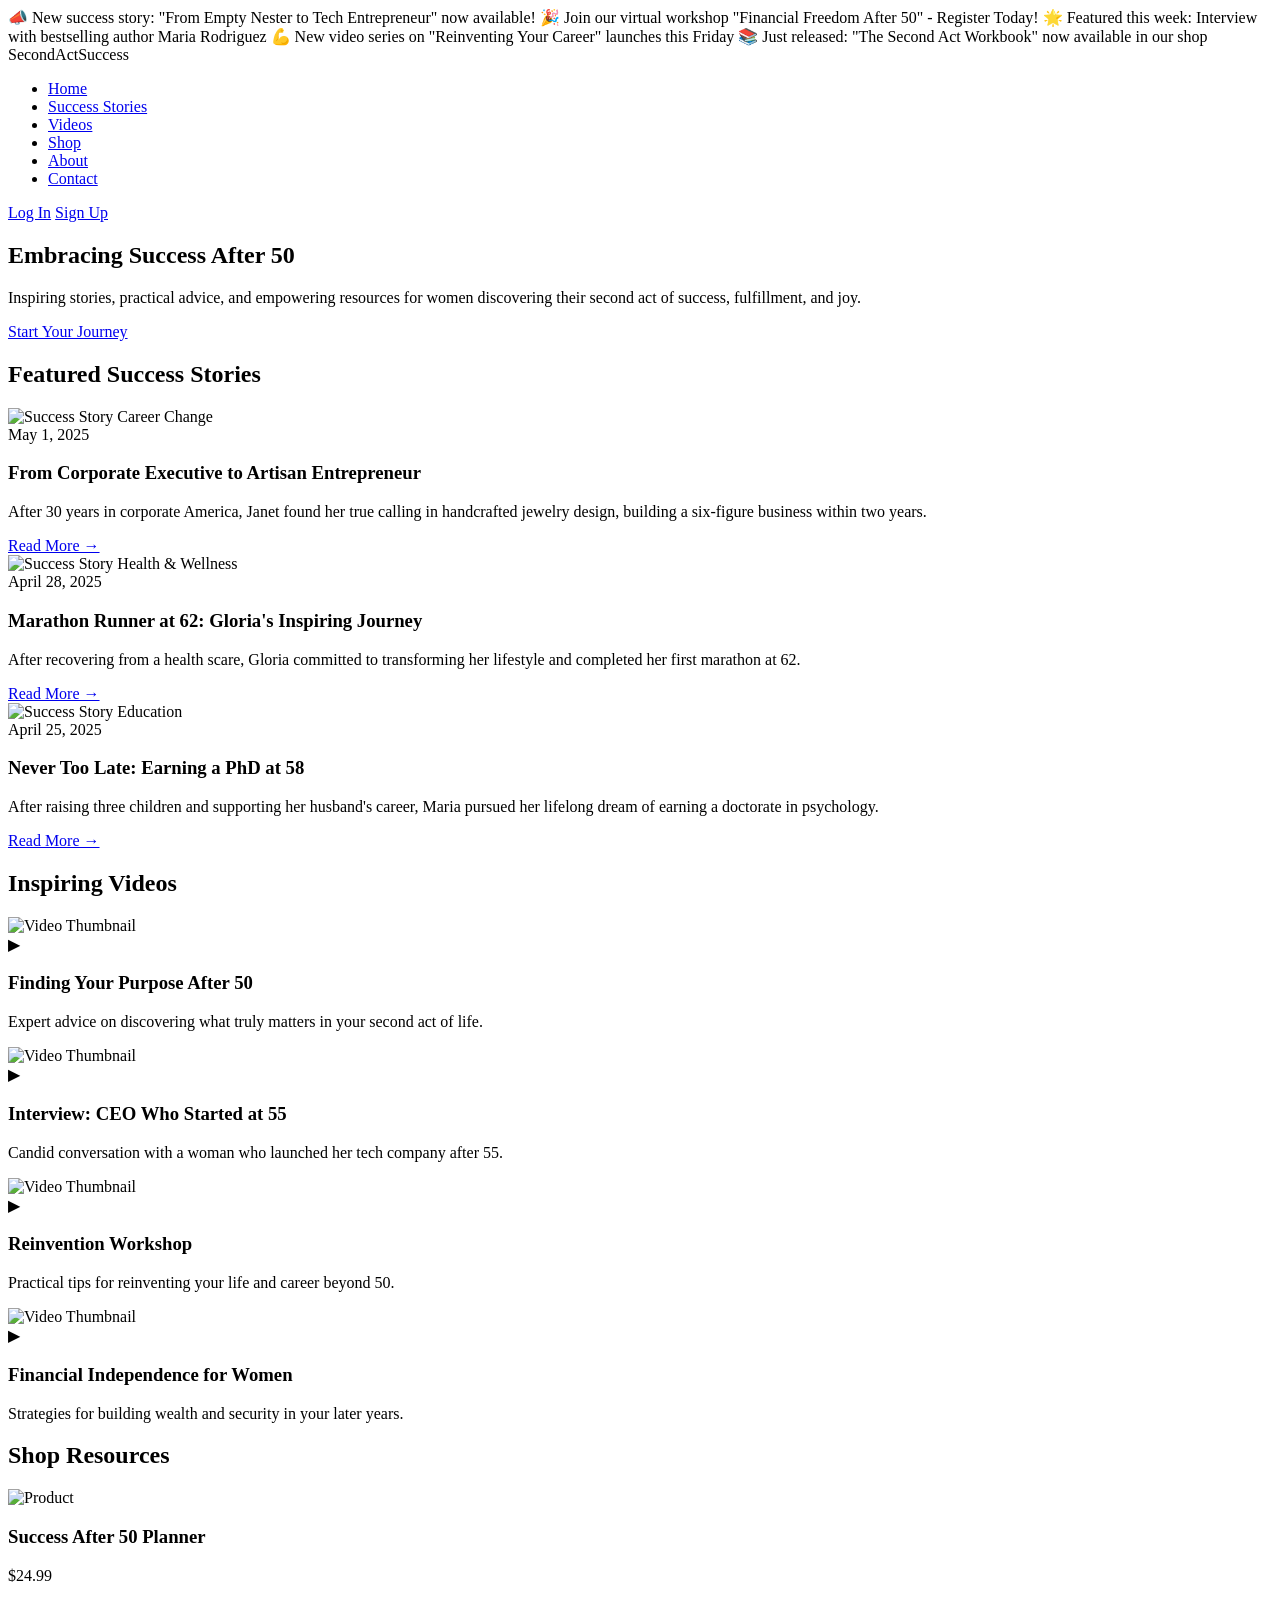
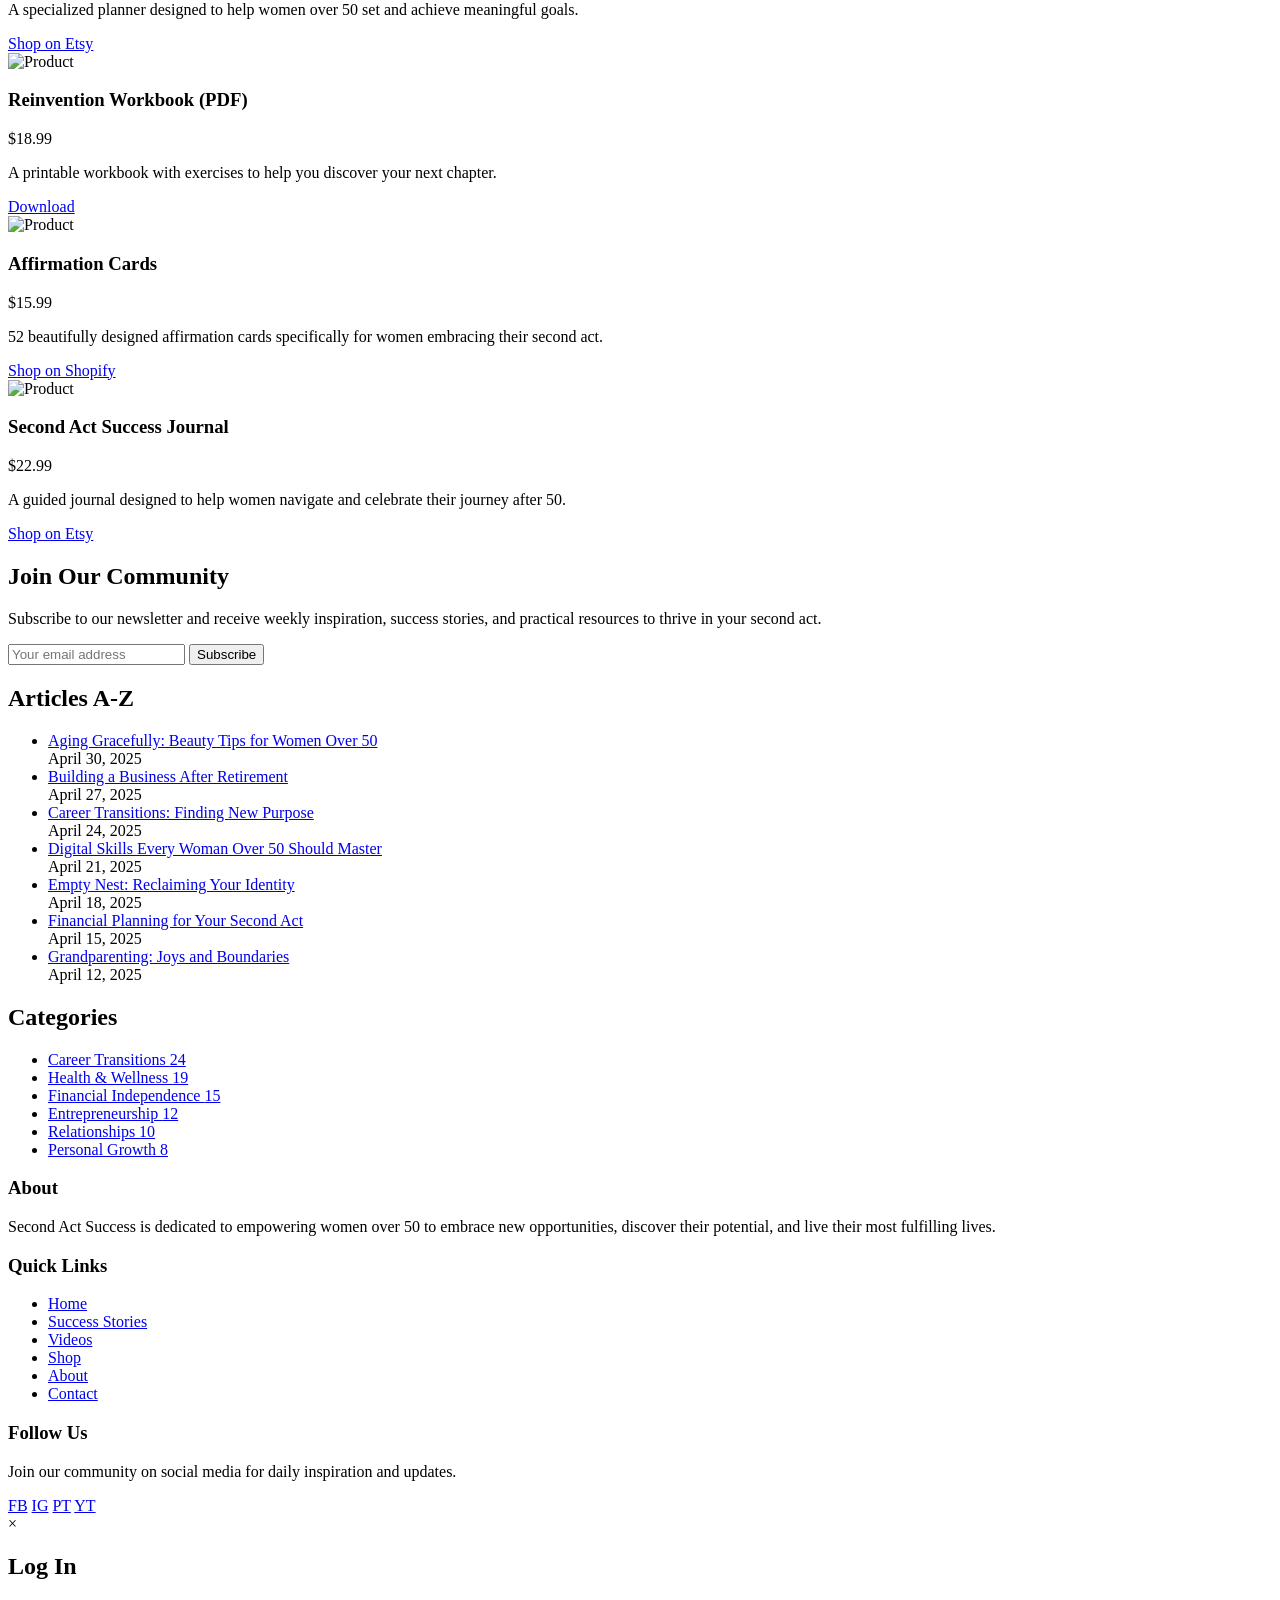
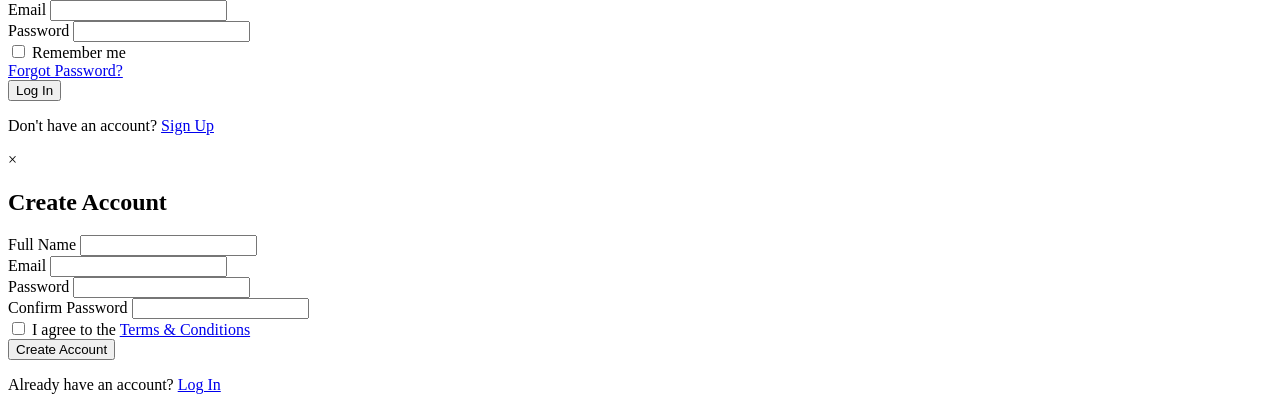
==== index.html @ 14a3e0ba "index.html/styles.css" ====
<!DOCTYPE html>
<html lang="en">
<head>
    <meta charset="UTF-8">
    <meta name="viewport" content="width=device-width, initial-scale=1.0">
    <title>Second Act Success: Women Thriving After 50</title>
</head>
<body>
    <header>
        <!-- News Marquee -->
        <div class="news-marquee">
            <div class="marquee-content">
                <span>📣 New success story: "From Empty Nester to Tech Entrepreneur" now available!</span>
                <span>🎉 Join our virtual workshop "Financial Freedom After 50" - Register Today!</span>
                <span>🌟 Featured this week: Interview with bestselling author Maria Rodriguez</span>
                <span>💪 New video series on "Reinventing Your Career" launches this Friday</span>
                <span>📚 Just released: "The Second Act Workbook" now available in our shop</span>
            </div>
        </div>
        <div class="header-content">
            <div class="logo">Second<span>Act</span>Success</div>
            <nav>
                <ul>
                    <li><a href="#">Home</a></li>
                    <li><a href="#">Success Stories</a></li>
                    <li><a href="#">Videos</a></li>
                    <li><a href="#">Shop</a></li>
                    <li><a href="#">About</a></li>
                    <li><a href="#">Contact</a></li>
                </ul>
            </nav>
            <div class="user-actions">
                <a href="#" class="login-btn">Log In</a>
                <a href="#" class="signup-btn">Sign Up</a>
            </div>
        </div>
    </header>
    
    <div class="container">
        <main>
            <!-- Hero Section -->
            <section class="hero">
                <h1>Embracing Success After 50</h1>
                <p>Inspiring stories, practical advice, and empowering resources for women discovering their second act of success, fulfillment, and joy.</p>
                <a href="#" class="cta-button">Start Your Journey</a>
            </section>
            
            <!-- Featured Stories Section -->
            <section class="featured-stories-section">
                <h2 class="section-title">Featured Success Stories</h2>
                <div class="featured-stories">
                    <div class="story-card">
                        <div class="story-image">
                            <img src="/api/placeholder/300/200" alt="Success Story">
                            <span class="story-category">Career Change</span>
                        </div>
                        <div class="story-content">
                            <div class="story-date">May 1, 2025</div>
                            <h3 class="story-title">From Corporate Executive to Artisan Entrepreneur</h3>
                            <p class="story-excerpt">After 30 years in corporate America, Janet found her true calling in handcrafted jewelry design, building a six-figure business within two years.</p>
                            <a href="#" class="read-more">Read More →</a>
                        </div>
                    </div>
                    
                    <div class="story-card">
                        <div class="story-image">
                            <img src="/api/placeholder/300/200" alt="Success Story">
                            <span class="story-category">Health & Wellness</span>
                        </div>
                        <div class="story-content">
                            <div class="story-date">April 28, 2025</div>
                            <h3 class="story-title">Marathon Runner at 62: Gloria's Inspiring Journey</h3>
                            <p class="story-excerpt">After recovering from a health scare, Gloria committed to transforming her lifestyle and completed her first marathon at 62.</p>
                            <a href="#" class="read-more">Read More →</a>
                        </div>
                    </div>
                    
                    <div class="story-card">
                        <div class="story-image">
                            <img src="/api/placeholder/300/200" alt="Success Story">
                            <span class="story-category">Education</span>
                        </div>
                        <div class="story-content">
                            <div class="story-date">April 25, 2025</div>
                            <h3 class="story-title">Never Too Late: Earning a PhD at 58</h3>
                            <p class="story-excerpt">After raising three children and supporting her husband's career, Maria pursued her lifelong dream of earning a doctorate in psychology.</p>
                            <a href="#" class="read-more">Read More →</a>
                        </div>
                    </div>
                </div>
            </section>
            
            <!-- Video Gallery Section -->
            <section class="video-gallery">
                <h2 class="section-title">Inspiring Videos</h2>
                <div class="video-grid">
                    <div class="video-card">
                        <div class="video-thumbnail">
                            <img src="/api/placeholder/280/180" alt="Video Thumbnail">
                            <div class="play-button">▶</div>
                        </div>
                        <div class="video-info">
                            <h3 class="video-title">Finding Your Purpose After 50</h3>
                            <p>Expert advice on discovering what truly matters in your second act of life.</p>
                        </div>
                    </div>
                    
                    <div class="video-card">
                        <div class="video-thumbnail">
                            <img src="/api/placeholder/280/180" alt="Video Thumbnail">
                            <div class="play-button">▶</div>
                        </div>
                        <div class="video-info">
                            <h3 class="video-title">Interview: CEO Who Started at 55</h3>
                            <p>Candid conversation with a woman who launched her tech company after 55.</p>
                        </div>
                    </div>
                    
                    <div class="video-card">
                        <div class="video-thumbnail">
                            <img src="/api/placeholder/280/180" alt="Video Thumbnail">
                            <div class="play-button">▶</div>
                        </div>
                        <div class="video-info">
                            <h3 class="video-title">Reinvention Workshop</h3>
                            <p>Practical tips for reinventing your life and career beyond 50.</p>
                        </div>
                    </div>
                    
                    <div class="video-card">
                        <div class="video-thumbnail">
                            <img src="/api/placeholder/280/180" alt="Video Thumbnail">
                            <div class="play-button">▶</div>
                        </div>
                        <div class="video-info">
                            <h3 class="video-title">Financial Independence for Women</h3>
                            <p>Strategies for building wealth and security in your later years.</p>
                        </div>
                    </div>
                </div>
            </section>
            
            <!-- Shop Section -->
            <section class="shop-section">
                <h2 class="section-title">Shop Resources</h2>
                <div class="shop-grid">
                    <div class="product-card">
                        <div class="product-image">
                            <img src="/api/placeholder/250/200" alt="Product">
                        </div>
                        <div class="product-info">
                            <h3 class="product-title">Success After 50 Planner</h3>
                            <p class="product-price">$24.99</p>
                            <p>A specialized planner designed to help women over 50 set and achieve meaningful goals.</p>
                            <a href="#" class="shop-button">Shop on Etsy</a>
                        </div>
                    </div>
                    
                    <div class="product-card">
                        <div class="product-image">
                            <img src="/api/placeholder/250/200" alt="Product">
                        </div>
                        <div class="product-info">
                            <h3 class="product-title">Reinvention Workbook (PDF)</h3>
                            <p class="product-price">$18.99</p>
                            <p>A printable workbook with exercises to help you discover your next chapter.</p>
                            <a href="#" class="shop-button">Download</a>
                        </div>
                    </div>
                    
                    <div class="product-card">
                        <div class="product-image">
                            <img src="/api/placeholder/250/200" alt="Product">
                        </div>
                        <div class="product-info">
                            <h3 class="product-title">Affirmation Cards</h3>
                            <p class="product-price">$15.99</p>
                            <p>52 beautifully designed affirmation cards specifically for women embracing their second act.</p>
                            <a href="#" class="shop-button">Shop on Shopify</a>
                        </div>
                    </div>
                    
                    <div class="product-card">
                        <div class="product-image">
                            <img src="/api/placeholder/250/200" alt="Product">
                        </div>
                        <div class="product-info">
                            <h3 class="product-title">Second Act Success Journal</h3>
                            <p class="product-price">$22.99</p>
                            <p>A guided journal designed to help women navigate and celebrate their journey after 50.</p>
                            <a href="#" class="shop-button">Shop on Etsy</a>
                        </div>
                    </div>
                </div>
            </section>
            
            <!-- Newsletter Section -->
            <section class="newsletter">
                <h2>Join Our Community</h2>
                <p>Subscribe to our newsletter and receive weekly inspiration, success stories, and practical resources to thrive in your second act.</p>
                <form class="newsletter-form">
                    <input type="email" class="newsletter-input" placeholder="Your email address">
                    <button type="submit" class="newsletter-button">Subscribe</button>
                </form>
            </section>
        </main>
        
        <aside class="sidebar">
            <h2 class="sidebar-title">Articles A-Z</h2>
            <ul class="article-list">
                <li class="article-list-item">
                    <a href="#" class="article-link">Aging Gracefully: Beauty Tips for Women Over 50</a>
                    <div class="article-date">April 30, 2025</div>
                </li>
                <li class="article-list-item">
                    <a href="#" class="article-link">Building a Business After Retirement</a>
                    <div class="article-date">April 27, 2025</div>
                </li>
                <li class="article-list-item">
                    <a href="#" class="article-link">Career Transitions: Finding New Purpose</a>
                    <div class="article-date">April 24, 2025</div>
                </li>
                <li class="article-list-item">
                    <a href="#" class="article-link">Digital Skills Every Woman Over 50 Should Master</a>
                    <div class="article-date">April 21, 2025</div>
                </li>
                <li class="article-list-item">
                    <a href="#" class="article-link">Empty Nest: Reclaiming Your Identity</a>
                    <div class="article-date">April 18, 2025</div>
                </li>
                <li class="article-list-item">
                    <a href="#" class="article-link">Financial Planning for Your Second Act</a>
                    <div class="article-date">April 15, 2025</div>
                </li>
                <li class="article-list-item">
                    <a href="#" class="article-link">Grandparenting: Joys and Boundaries</a>
                    <div class="article-date">April 12, 2025</div>
                </li>
            </ul>
            
            <div class="categories">
                <h2 class="sidebar-title">Categories</h2>
                <ul class="category-list">
                    <li class="category-item">
                        <a href="#" class="category-link">
                            Career Transitions
                            <span class="category-count">24</span>
                        </a>
                    </li>
                    <li class="category-item">
                        <a href="#" class="category-link">
                            Health & Wellness
                            <span class="category-count">19</span>
                        </a>
                    </li>
                    <li class="category-item">
                        <a href="#" class="category-link">
                            Financial Independence
                            <span class="category-count">15</span>
                        </a>
                    </li>
                    <li class="category-item">
                        <a href="#" class="category-link">
                            Entrepreneurship
                            <span class="category-count">12</span>
                        </a>
                    </li>
                    <li class="category-item">
                        <a href="#" class="category-link">
                            Relationships
                            <span class="category-count">10</span>
                        </a>
                    </li>
                    <li class="category-item">
                        <a href="#" class="category-link">
                            Personal Growth
                            <span class="category-count">8</span>
                        </a>
                    </li>
                </ul>
            </div>
        </aside>
    </div>
    
    <footer>
        <div class="footer-content">
            <div class="footer-column">
                <h3>About</h3>
                <p>Second Act Success is dedicated to empowering women over 50 to embrace new opportunities, discover their potential, and live their most fulfilling lives.</p>
            </div>
            
            <div class="footer-column">
                <h3>Quick Links</h3>
                <ul class="footer-links">
                    <li><a href="#">Home</a></li>
                    <li><a href="#">Success Stories</a></li>
                    <li><a href="#">Videos</a></li>
                    <li><a href="#">Shop</a></li>
                    <li><a href="#">About</a></li>
                    <li><a href="#">Contact</a></li>
                </ul>
            </div>
            
            <div class="footer-column">
                <h3>Follow Us</h3>
                <p>Join our community on social media for daily inspiration and updates.</p>
                <div class="social-icons">
                    <a href="#" class="social-icon">FB</a>
                    <a href="#" class="social-icon">IG</a>
                    <a href="#" class="social-icon">PT</a>
                    <a href="#" class="social-icon">YT</a>
                </div>
            </div>
        </div>
        
        <div class="login-modal" id="loginModal">
            <div class="modal-content">
                <span class="close-modal">&times;</span>
                <h2>Log In</h2>
                <form class="login-form">
                    <div class="form-group">
                        <label for="email">Email</label>
                        <input type="email" id="email" required>
                    </div>
                    <div class="form-group">
                        <label for="password">Password</label>
                        <input type="password" id="password" required>
                    </div>
                    <div class="form-group remember-forgot">
                        <div>
                            <input type="checkbox" id="remember">
                            <label for="remember">Remember me</label>
                        </div>
                        <a href="#" class="forgot-password">Forgot Password?</a>
                    </div>
                    <button type="submit" class="submit-btn">Log In</button>
                </form>
                <div class="modal-footer">
                    <p>Don't have an account? <a href="#" id="switchToSignup">Sign Up</a></p>
                </div>
            </div>
        </div>
        
        <div class="login-modal" id="signupModal">
            <div class="modal-content">
                <span class="close-modal">&times;</span>
                <h2>Create Account</h2>
                <form class="login-form">
                    <div class="form-group">
                        <label for="fullname">Full Name</label>
                        <input type="text" id="fullname" required>
                    </div>
                    <div class="form-group">
                        <label for="signup-email">Email</label>
                        <input type="email" id="signup-email" required>
                    </div>
                    <div class="form-group">
                        <label for="signup-password">Password</label>
                        <input type="password" id="signup-password" required>
                    </div>
                    <div class="form-group">
                        <label for="confirm-password">Confirm Password</label>
                        <input type="password" id="confirm-password" required>
                    </div>
                    <div class="form-group">
                        <input type="checkbox" id="terms">
                        <label for="terms">I agree to the <a href="#">Terms & Conditions</a></label>
                    </div>
                    <button type="submit" class="submit-btn">Create Account</button>
                </form>
                <div class="modal-footer">
                    <p>Already have an account? <a href="#" id="switchToLogin">Log In</a></p>
                </div>
            </div>
        </div>
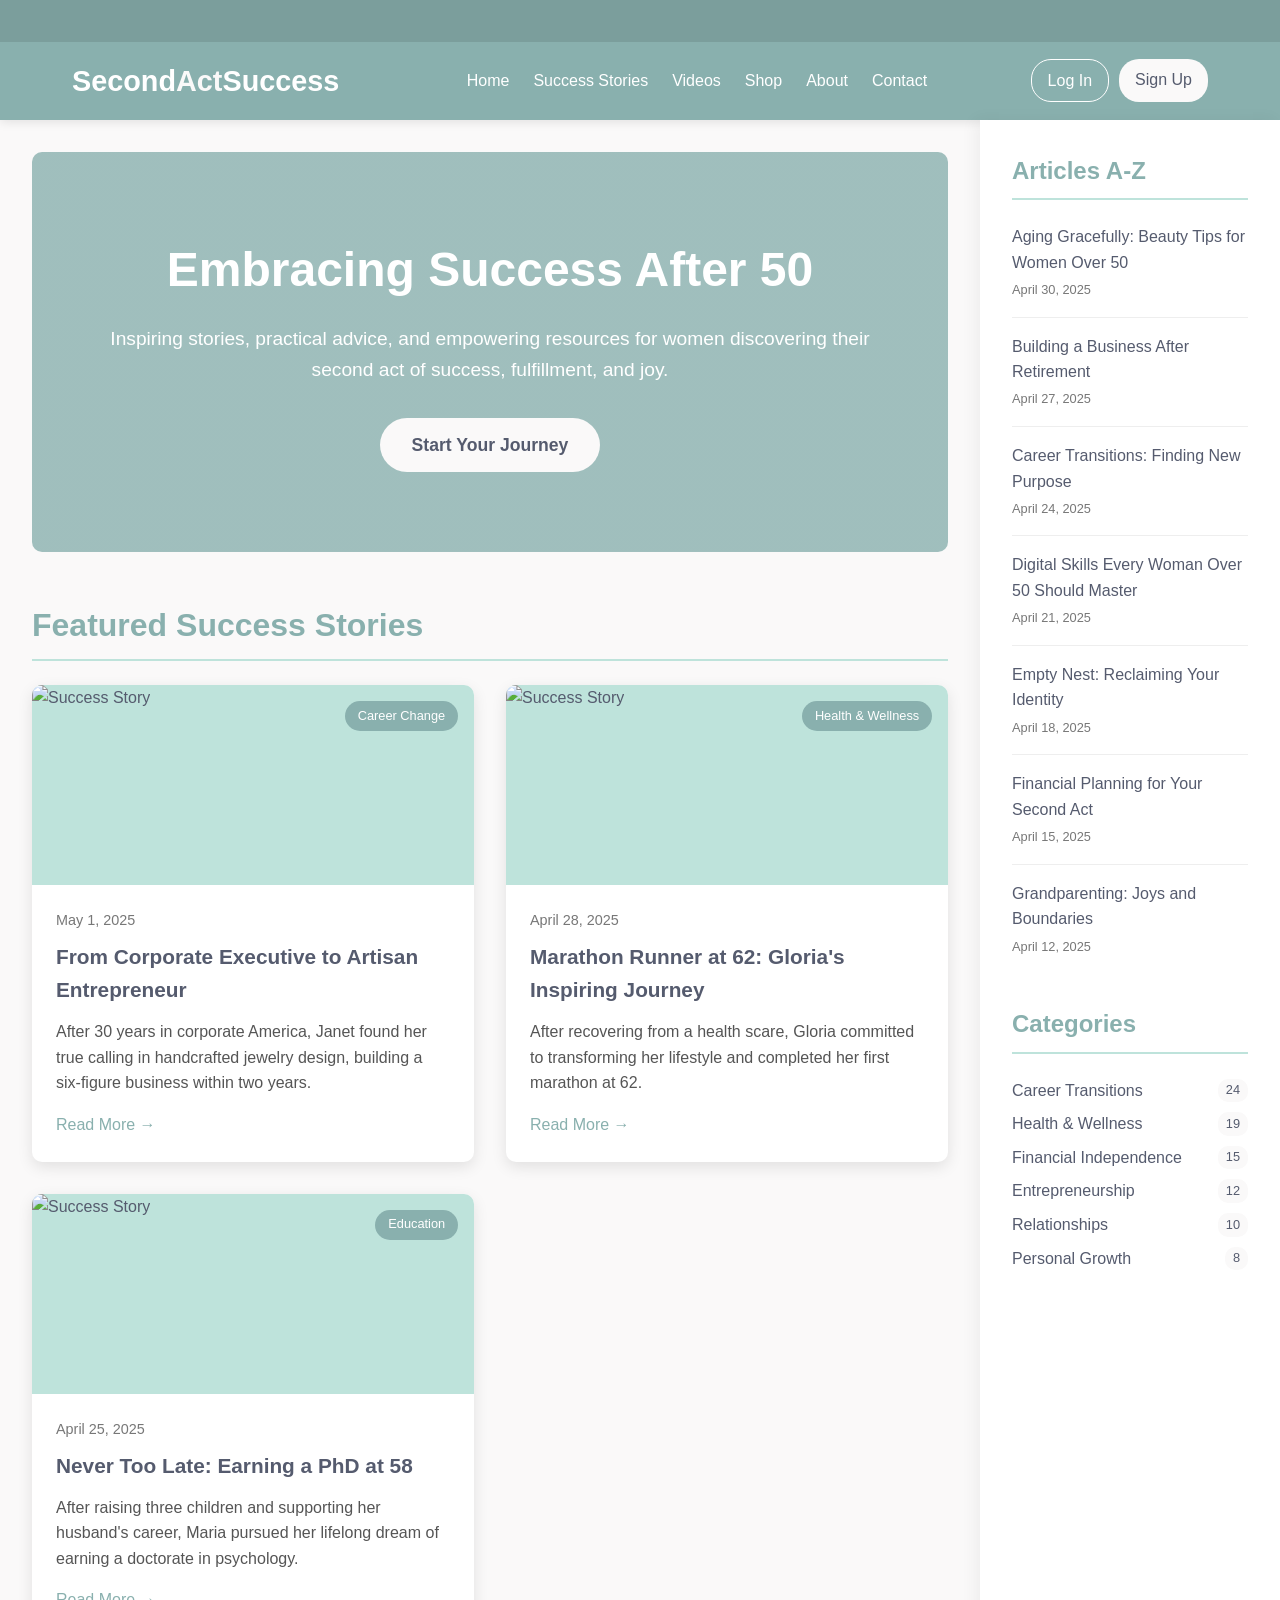
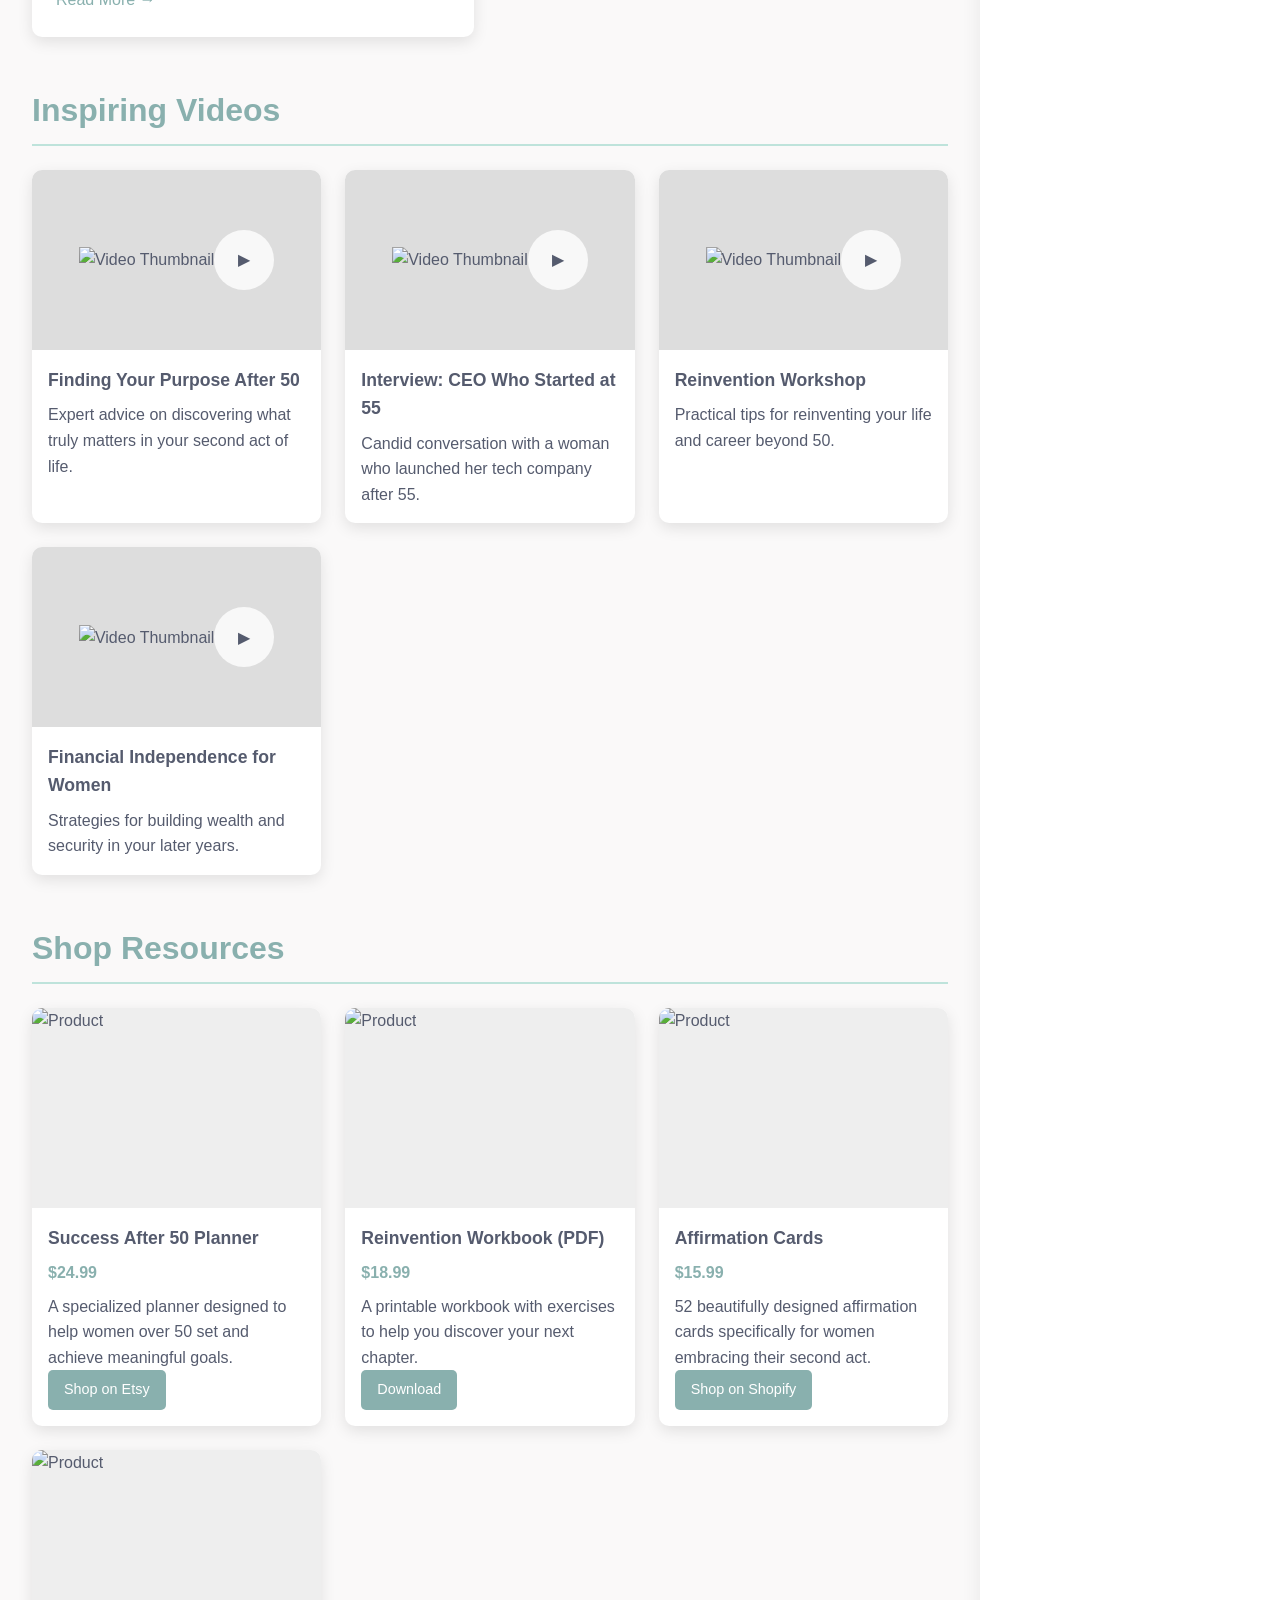
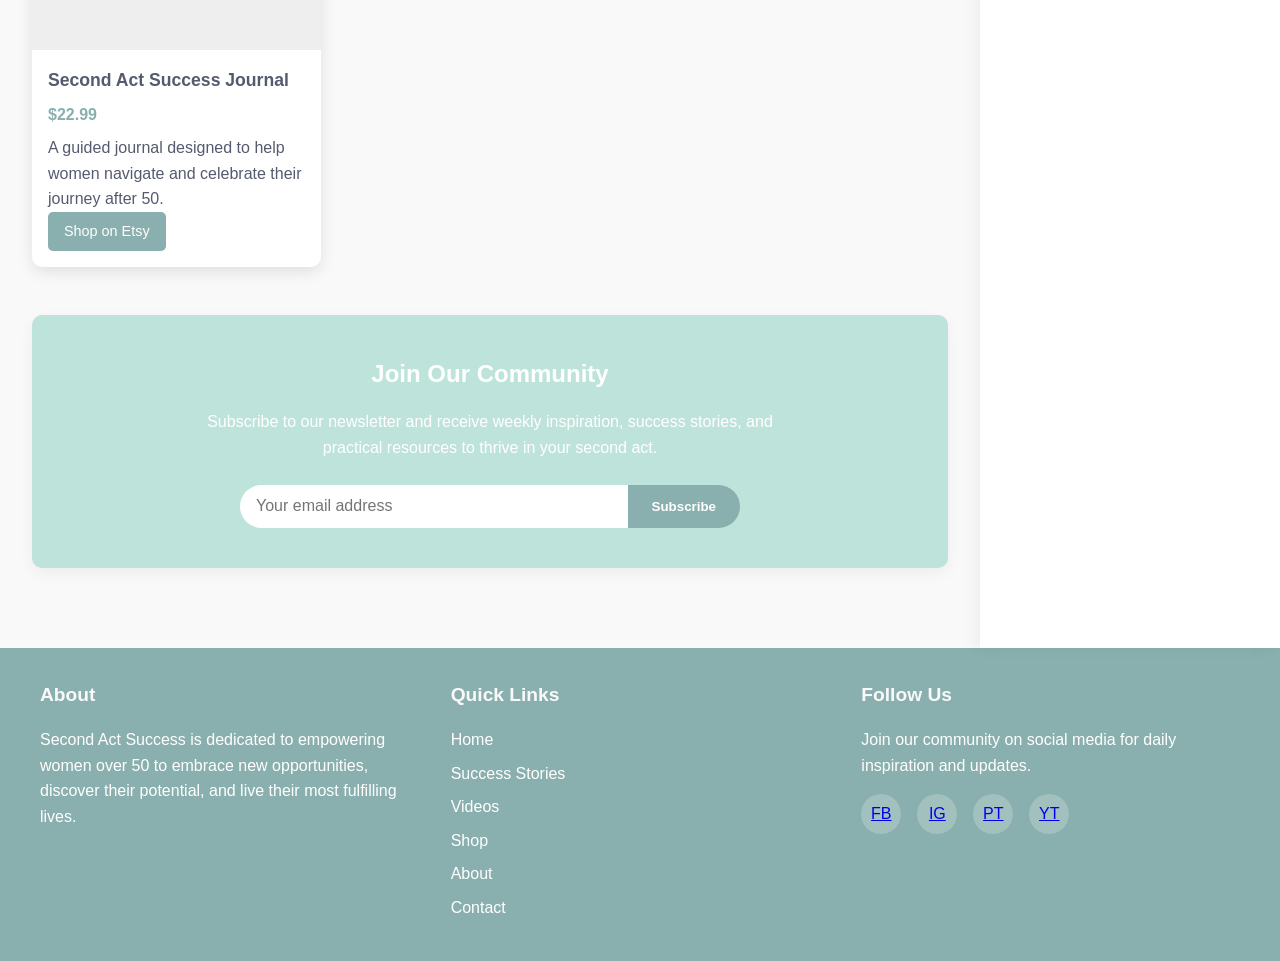
==== commit be01c60e: "upadting the html" ====
--- a/index.html
+++ b/index.html
@@ -4,6 +4,7 @@
     <meta charset="UTF-8">
     <meta name="viewport" content="width=device-width, initial-scale=1.0">
     <title>Second Act Success: Women Thriving After 50</title>
+    <link rel="stylesheet" href="styles/styles.css">
 </head>
 <body>
     <header>
--- a/styles/styles.css
+++ b/styles/styles.css
@@ -0,0 +1,711 @@
+:root {
+    --primary: #89B0AE;
+    --secondary: #FAF9F9;
+    --accent: #BEE3DB;
+    --text: #555B6E;
+    --background: #FAF9F9;
+}
+
+* {
+    margin: 0;
+    padding: 0;
+    box-sizing: border-box;
+    font-family: 'Segoe UI', Tahoma, Geneva, Verdana, sans-serif;
+}
+
+body {
+    background-color: var(--background);
+    color: var(--text);
+    line-height: 1.6;
+}
+
+.container {
+    display: flex;
+    min-height: 100vh;
+}
+
+/* Header Styles */
+header {
+    background-color: var(--primary);
+    color: white;
+    box-shadow: 0 2px 10px rgba(0, 0, 0, 0.1);
+}
+
+.news-marquee {
+    background-color: rgba(0, 0, 0, 0.1);
+    padding: 8px 0;
+    overflow: hidden;
+    white-space: nowrap;
+}
+
+.marquee-content {
+    display: inline-block;
+    animation: marquee 30s linear infinite;
+    padding-left: 100%;
+}
+
+.marquee-content span {
+    margin-right: 50px;
+}
+
+@keyframes marquee {
+    0% {
+        transform: translateX(0);
+    }
+    100% {
+        transform: translateX(-100%);
+    }
+}
+
+.header-content {
+    display: flex;
+    justify-content: space-between;
+    align-items: center;
+    max-width: 1200px;
+    margin: 0 auto;
+    padding: 1rem 2rem;
+}
+
+.user-actions {
+    display: flex;
+    gap: 10px;
+}
+
+.login-btn, .signup-btn {
+    padding: 8px 16px;
+    border-radius: 20px;
+    text-decoration: none;
+    font-weight: 500;
+    transition: all 0.3s ease;
+}
+.login-btn {
+    background-color: transparent;
+    border: 1px solid white;
+    color: white;
+}
+
+.login-btn:hover {
+    background-color: rgba(255, 255, 255, 0.1);
+}
+
+.signup-btn {
+    background-color: var(--secondary);
+    color: var(--text);
+}
+
+.signup-btn:hover {
+    background-color: white;
+}
+
+.logo {
+    font-size: 1.8rem;
+    font-weight: bold;
+}
+
+.logo span {
+    color: var(--secondary);
+}
+
+nav ul {
+    display: flex;
+    list-style: none;
+}
+
+nav ul li {
+    margin-left: 1.5rem;
+}
+
+nav ul li a {
+    color: white;
+    text-decoration: none;
+    font-weight: 500;
+    transition: all 0.3s ease;
+}
+
+nav ul li a:hover {
+    color: var(--secondary);
+}
+
+/* Main Content Styles */
+main {
+    flex: 1;
+    padding: 2rem;
+}
+
+/* Hero Section */
+.hero {
+    background: linear-gradient(rgba(137, 176, 174, 0.8), rgba(137, 176, 174, 0.8)), url('/api/placeholder/1200/500');
+    background-size: cover;
+    background-position: center;
+    color: white;
+    text-align: center;
+    padding: 5rem 2rem;
+    border-radius: 10px;
+    margin-bottom: 3rem;
+}
+
+.hero h1 {
+    font-size: 3rem;
+    margin-bottom: 1rem;
+}
+
+.hero p {
+    font-size: 1.2rem;
+    max-width: 800px;
+    margin: 0 auto 2rem;
+}
+
+.cta-button {
+    background-color: var(--secondary);
+    color: var(--text);
+    padding: 0.8rem 2rem;
+    border: none;
+    border-radius: 30px;
+    font-size: 1.1rem;
+    font-weight: bold;
+    cursor: pointer;
+    transition: all 0.3s ease;
+    text-decoration: none;
+    display: inline-block;
+}
+
+.cta-button:hover {
+    background-color: #e9d9a3;
+    transform: translateY(-2px);
+}
+
+/* Featured Section */
+.section-title {
+    font-size: 2rem;
+    margin-bottom: 1.5rem;
+    color: var(--primary);
+    border-bottom: 2px solid var(--accent);
+    padding-bottom: 0.5rem;
+}
+
+.featured-stories {
+    display: grid;
+    grid-template-columns: repeat(auto-fill, minmax(300px, 1fr));
+    gap: 2rem;
+    margin-bottom: 3rem;
+}
+.story-card {
+    background-color: white;
+    border-radius: 10px;
+    overflow: hidden;
+    box-shadow: 0 5px 15px rgba(0, 0, 0, 0.1);
+    transition: transform 0.3s ease;
+}
+
+.story-card:hover {
+    transform: translateY(-5px);
+}
+
+.story-image {
+    height: 200px;
+    background-color: var(--accent);
+    position: relative;
+}
+
+.story-category {
+    position: absolute;
+    top: 1rem;
+    right: 1rem;
+    background-color: var(--primary);
+    color: white;
+    padding: 0.3rem 0.8rem;
+    border-radius: 20px;
+    font-size: 0.8rem;
+}
+
+.story-content {
+    padding: 1.5rem;
+}
+
+.story-date {
+    color: #777;
+    font-size: 0.9rem;
+    margin-bottom: 0.5rem;
+}
+
+.story-title {
+    font-size: 1.3rem;
+    margin-bottom: 0.8rem;
+    color: var(--text);
+}
+
+.story-excerpt {
+    color: #555;
+    margin-bottom: 1rem;
+}
+
+.read-more {
+    color: var(--primary);
+    text-decoration: none;
+    font-weight: 500;
+    display: inline-flex;
+    align-items: center;
+}
+
+.read-more:hover {
+    text-decoration: underline;
+}
+
+/* Video Section */
+.video-gallery {
+    margin-bottom: 3rem;
+}
+
+.video-grid {
+    display: grid;
+    grid-template-columns: repeat(auto-fill, minmax(280px, 1fr));
+    gap: 1.5rem;
+}
+
+.video-card {
+    background-color: white;
+    border-radius: 10px;
+    overflow: hidden;
+    box-shadow: 0 5px 15px rgba(0, 0, 0, 0.1);
+}
+
+.video-thumbnail {
+    position: relative;
+    height: 180px;
+    background-color: #ddd;
+    display: flex;
+    align-items: center;
+    justify-content: center;
+}
+
+.play-button {
+    background-color: rgba(255, 255, 255, 0.8);
+    width: 60px;
+    height: 60px;
+    border-radius: 50%;
+    display: flex;
+    align-items: center;
+    justify-content: center;
+}
+
+.video-info {
+    padding: 1rem;
+}
+
+.video-title {
+    font-size: 1.1rem;
+    margin-bottom: 0.5rem;
+}
+
+/* Shop Section */
+.shop-section {
+    margin-bottom: 3rem;
+}
+
+.shop-grid {
+    display: grid;
+    grid-template-columns: repeat(auto-fill, minmax(250px, 1fr));
+    gap: 1.5rem;
+}
+
+.product-card {
+    background-color: white;
+    border-radius: 10px;
+    overflow: hidden;
+    box-shadow: 0 5px 15px rgba(0, 0, 0, 0.1);
+}
+
+.product-image {
+    height: 200px;
+    background-color: #eee;
+}
+
+.product-info {
+    padding: 1rem;
+}
+
+.product-title {
+    font-size: 1.1rem;
+    margin-bottom: 0.5rem;
+}
+
+.product-price {
+    font-weight: bold;
+    color: var(--primary);
+    margin-bottom: 0.5rem;
+}
+
+.shop-button {
+    background-color: var(--primary);
+    color: white;
+    padding: 0.5rem 1rem;
+    border: none;
+    border-radius: 5px;
+    cursor: pointer;
+    transition: background-color 0.3s ease;
+    text-decoration: none;
+    display: inline-block;
+    font-size: 0.9rem;
+}
+
+.shop-button:hover {
+    background-color: #5a7961;
+}
+
+/* Newsletter Section */
+.newsletter {
+    background-color: var(--accent);
+    padding: 2.5rem;
+    border-radius: 10px;
+    text-align: center;
+    margin-bottom: 3rem;
+    box-shadow: 0 5px 15px rgba(0, 0, 0, 0.05);
+}
+
+.newsletter h2 {
+    margin-bottom: 1rem;
+    color: white;
+}
+
+.newsletter p {
+    margin-bottom: 1.5rem;
+    color: white;
+    max-width: 600px;
+    margin-left: auto;
+    margin-right: auto;
+}
+
+.newsletter-form {
+    display: flex;
+    max-width: 500px;
+    margin: 0 auto;
+}
+
+.newsletter-input {
+    flex: 1;
+    padding: 0.8rem 1rem;
+    border: none;
+    border-radius: 30px 0 0 30px;
+    font-size: 1rem;
+}
+
+.newsletter-button {
+    background-color: var(--primary);
+    color: white;
+    padding: 0 1.5rem;
+    border: none;
+    border-radius: 0 30px 30px 0;
+    cursor: pointer;
+    font-weight: bold;
+}
+
+/* Sidebar Styles */
+.sidebar {
+    width: 300px;
+    background-color: white;
+    padding: 2rem;
+    box-shadow: -5px 0 15px rgba(0, 0, 0, 0.05);
+}
+
+.sidebar-title {
+    font-size: 1.5rem;
+    margin-bottom: 1.5rem;
+    color: var(--primary);
+    border-bottom: 2px solid var(--accent);
+    padding-bottom: 0.5rem;
+}
+
+.article-list {
+    list-style: none;
+}
+
+.article-list-item {
+    margin-bottom: 1rem;
+    padding-bottom: 1rem;
+    border-bottom: 1px solid #eee;
+}
+
+.article-list-item:last-child {
+    border-bottom: none;
+}
+
+.article-link {
+    color: var(--text);
+    text-decoration: none;
+    display: block;
+    font-weight: 500;
+}
+
+.article-link:hover {
+    color: var(--primary);
+}
+
+.article-date {
+    color: #777;
+    font-size: 0.8rem;
+    margin-top: 0.3rem;
+}
+
+.categories {
+    margin-top: 2rem;
+}
+
+.category-list {
+    list-style: none;
+}
+
+.category-item {
+    margin-bottom: 0.5rem;
+}
+
+.category-link {
+    color: var(--text);
+    text-decoration: none;
+    display: flex;
+    justify-content: space-between;
+    align-items: center;
+}
+
+.category-link:hover {
+    color: var(--primary);
+}
+
+.category-count {
+    background-color: var(--secondary);
+    color: var(--text);
+    padding: 0.1rem 0.5rem;
+    border-radius: 10px;
+    font-size: 0.8rem;
+}
+
+/* Footer Styles */
+footer {
+    background-color: var(--primary);
+    color: white;
+    padding: 2rem;
+    text-align: center;
+}
+
+.footer-content {
+    max-width: 1200px;
+    margin: 0 auto;
+    display: grid;
+    grid-template-columns: repeat(auto-fit, minmax(200px, 1fr));
+    gap: 2rem;
+    text-align: left;
+}
+
+.footer-column h3 {
+    font-size: 1.2rem;
+    margin-bottom: 1rem;
+    color: var(--secondary);
+}
+
+.footer-links {
+    list-style: none;
+}
+
+.footer-links li {
+    margin-bottom: 0.5rem;
+}
+
+.footer-links a {
+    color: white;
+    text-decoration: none;
+}
+
+.footer-links a:hover {
+    text-decoration: underline;
+}
+
+.social-icons {
+    display: flex;
+    gap: 1rem;
+    margin-top: 1rem;
+}
+
+.social-icon {
+    width: 40px;
+    height: 40px;
+    background-color: rgba(255, 255, 255, 0.2);
+    border-radius: 50%;
+    display: flex;
+    align-items: center;
+    justify-content: center;
+    transition: background-color 0.3s ease;
+}
+
+.social-icon:hover {
+    background-color: var(--secondary);
+}
+
+/* Login/Signup Modal Styles */
+.login-modal {
+    display: none;
+    position: fixed;
+    top: 0;
+    left: 0;
+    width: 100%;
+    height: 100%;
+    background-color: rgba(0, 0, 0, 0.5);
+    z-index: 1000;
+    justify-content: center;
+    align-items: center;
+}
+
+.modal-content {
+    background-color: white;
+    padding: 2rem;
+    border-radius: 10px;
+    width: 90%;
+    max-width: 450px;
+    position: relative;
+    box-shadow: 0 5px 15px rgba(0, 0, 0, 0.2);
+}
+
+.close-modal {
+    position: absolute;
+    top: 15px;
+    right: 20px;
+    font-size: 1.5rem;
+    cursor: pointer;
+    transition: all 0.3s ease;
+}
+
+.close-modal:hover {
+    color: var(--primary);
+}
+
+.login-form {
+    margin-top: 1.5rem;
+}
+
+.form-group {
+    margin-bottom: 1.2rem;
+}
+
+.form-group label {
+    display: block;
+    margin-bottom: 0.5rem;
+    font-weight: 500;
+}
+
+.form-group input[type="text"],
+.form-group input[type="email"],
+.form-group input[type="password"] {
+    width: 100%;
+    padding: 0.8rem;
+    border: 1px solid #ddd;
+    border-radius: 5px;
+    font-size: 1rem;
+}
+
+.remember-forgot {
+    display: flex;
+    justify-content: space-between;
+    align-items: center;
+    font-size: 0.9rem;
+}
+
+.forgot-password {
+    color: var(--primary);
+    text-decoration: none;
+}
+
+.forgot-password:hover {
+    text-decoration: underline;
+}
+
+.submit-btn {
+    width: 100%;
+    background-color: var(--primary);
+    color: white;
+    padding: 0.8rem;
+    border: none;
+    border-radius: 5px;
+    font-size: 1rem;
+    font-weight: 500;
+    cursor: pointer;
+    transition: all 0.3s ease;
+    margin-top: 1rem;
+}
+
+.submit-btn:hover {
+    background-color: #7a9e9c;
+}
+
+.modal-footer {
+    margin-top: 1.5rem;
+    text-align: center;
+    font-size: 0.9rem;
+}
+
+.modal-footer a {
+    color: var(--primary);
+    text-decoration: none;
+    font-weight: 500;
+}
+
+.modal-footer a:hover {
+    text-decoration: underline;
+}
+
+/* Responsive Styles */
+@media (max-width: 992px) {
+    .container {
+        flex-direction: column;
+    }
+    
+    .sidebar {
+        width: 100%;
+        order: 2;
+    }
+    
+    .header-content {
+        flex-direction: column;
+        text-align: center;
+        gap: 15px;
+    }
+    
+    nav ul {
+        margin-top: 1rem;
+        justify-content: center;
+    }
+    
+    nav ul li {
+        margin: 0 0.7rem;
+    }
+    
+    .user-actions {
+        margin-top: 10px;
+    }
+    
+    .newsletter-form {
+        flex-direction: column;
+        gap: 1rem;
+    }
+    
+    .newsletter-input, .newsletter-button {
+        width: 100%;
+        border-radius: 30px;
+    }
+}
+
+@media (max-width: 768px) {
+    .hero h1 {
+        font-size: 2.2rem;
+    }
+    
+    .featured-stories, .video-grid, .shop-grid {
+        grid-template-columns: 1fr;
+    }
+    
+    .footer-content {
+        grid-template-columns: 1fr;
+        text-align: center;
+    }
+    
+    .social-icons {
+        justify-content: center;
+    }
+}
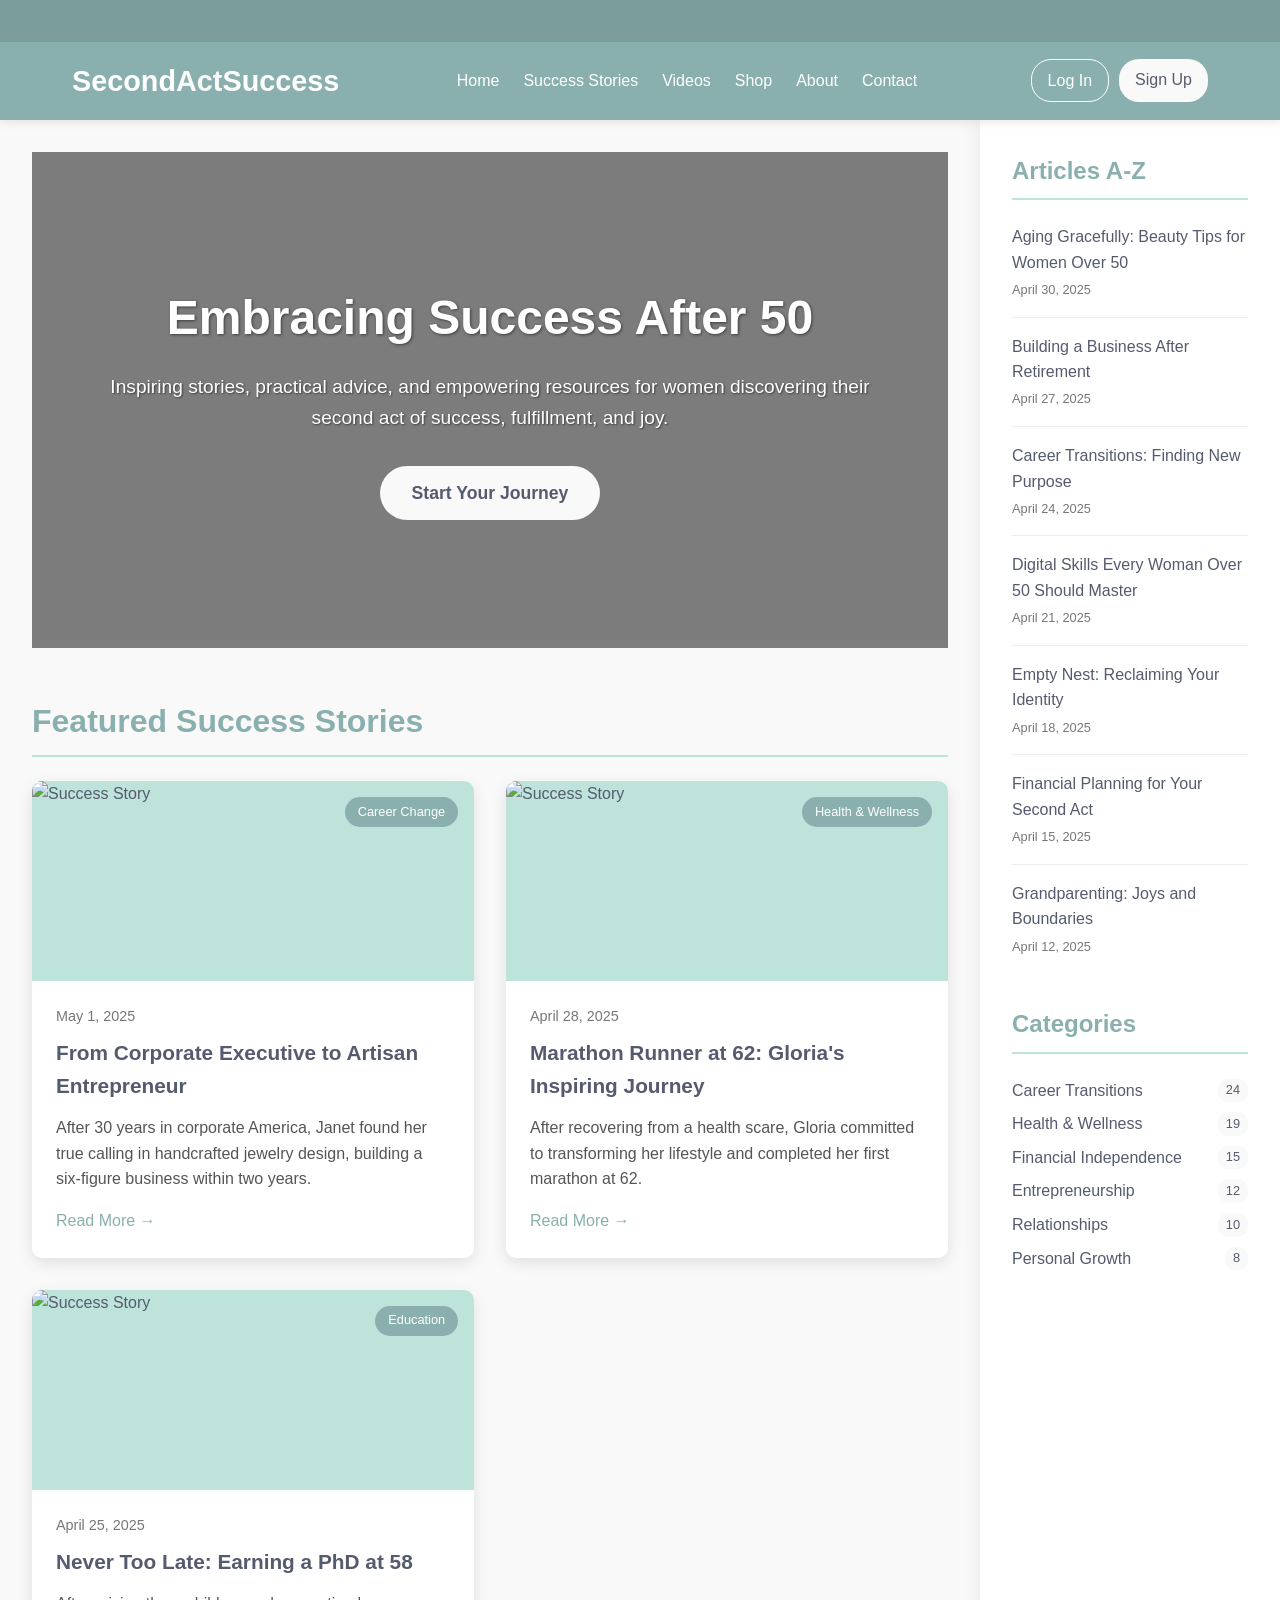
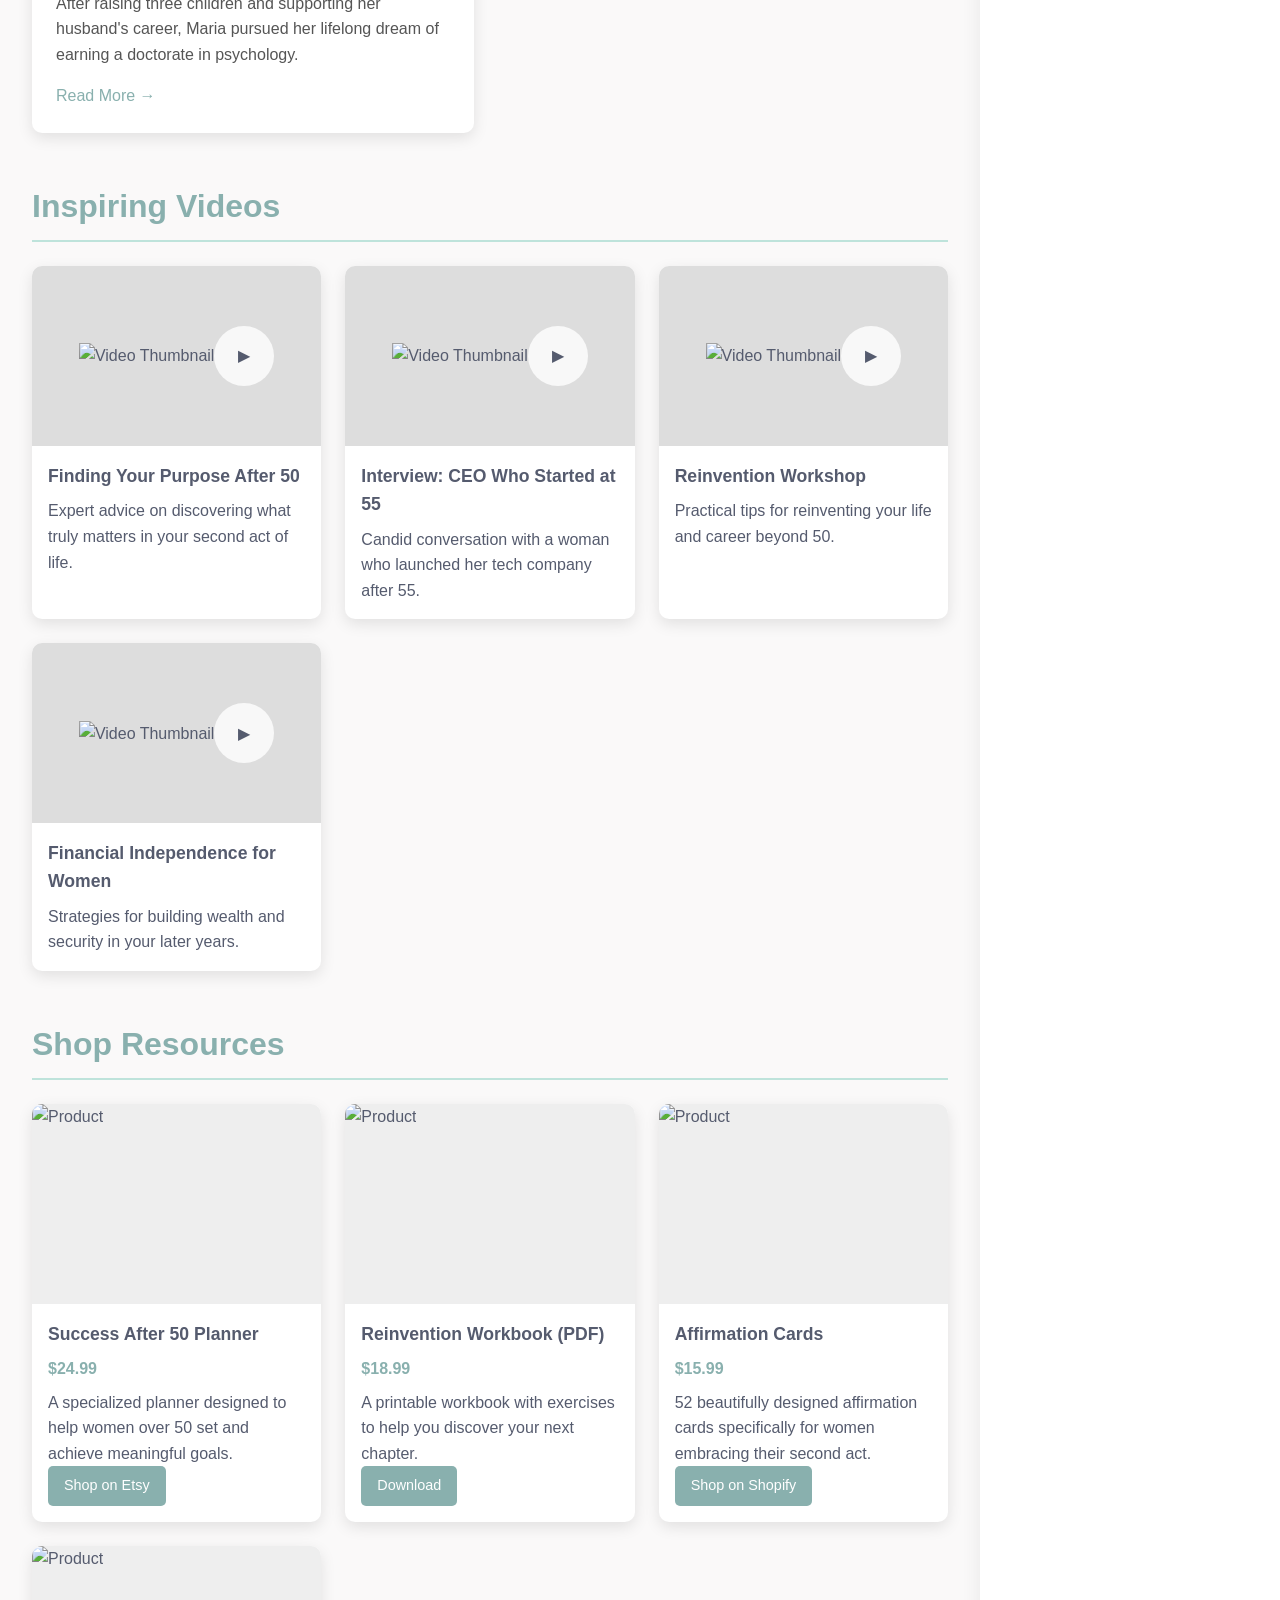
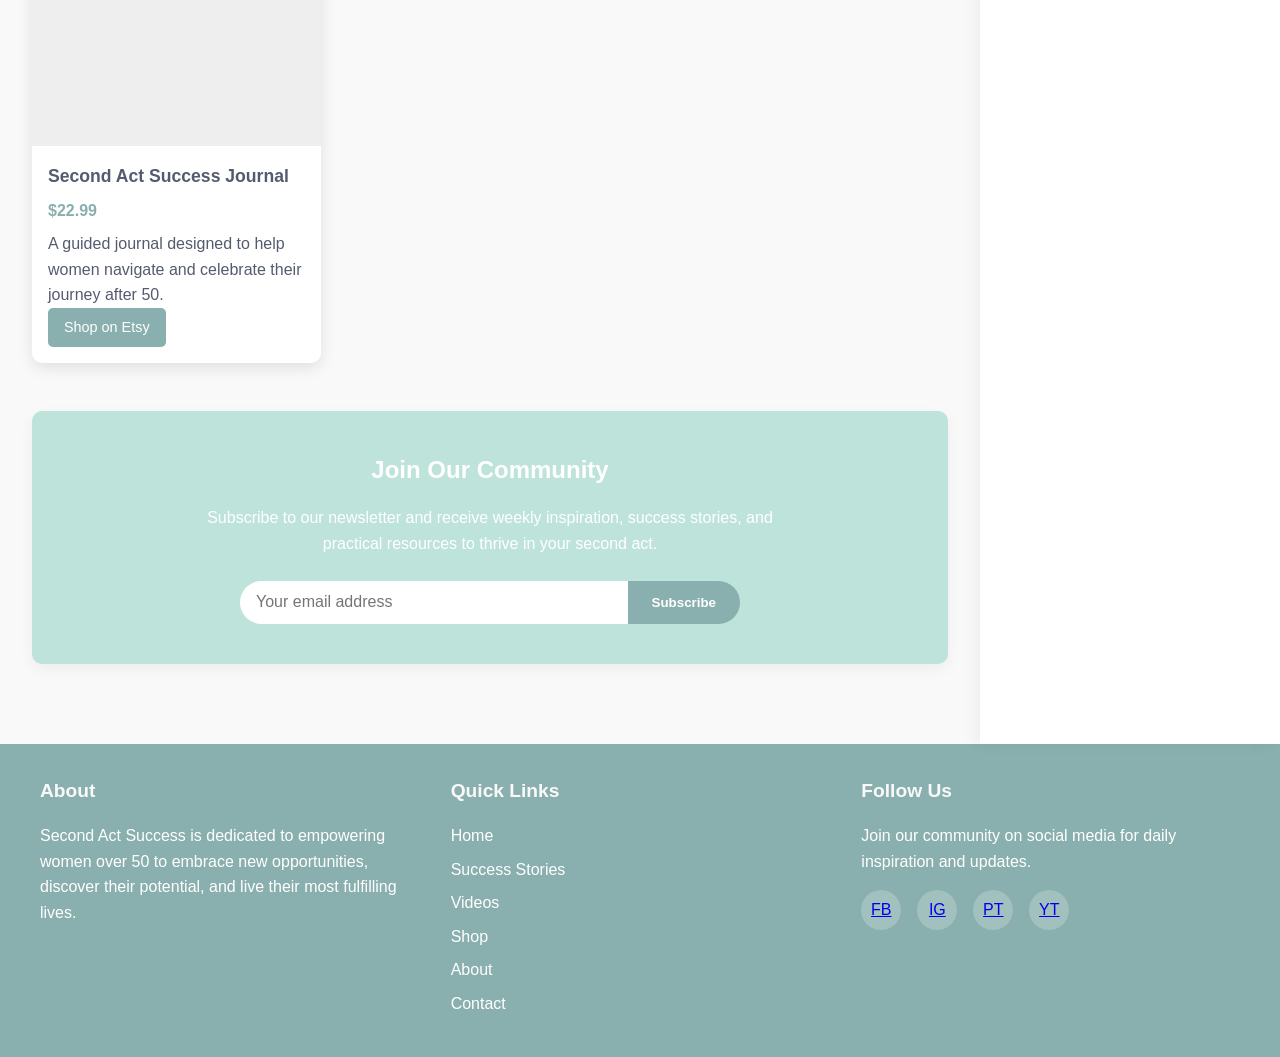
==== commit 619c9bc3: "upadted index.html" ====
--- a/index.html
+++ b/index.html
@@ -4,6 +4,7 @@
     <meta charset="UTF-8">
     <meta name="viewport" content="width=device-width, initial-scale=1.0">
     <title>Second Act Success: Women Thriving After 50</title>
+
     <link rel="stylesheet" href="styles/styles.css">
 </head>
 <body>
@@ -195,8 +196,8 @@
                 </div>
             </section>
             
-            <!-- Newsletter Section -->
-            <section class="newsletter">
+             <!-- Newsletter Section -->
+             <section class="newsletter">
                 <h2>Join Our Community</h2>
                 <p>Subscribe to our newsletter and receive weekly inspiration, success stories, and practical resources to thrive in your second act.</p>
                 <form class="newsletter-form">
--- a/styles/styles.css
+++ b/styles/styles.css
@@ -1,711 +1,897 @@
-:root {
-    --primary: #89B0AE;
-    --secondary: #FAF9F9;
-    --accent: #BEE3DB;
-    --text: #555B6E;
-    --background: #FAF9F9;
-}
 
-* {
-    margin: 0;
-    padding: 0;
-    box-sizing: border-box;
-    font-family: 'Segoe UI', Tahoma, Geneva, Verdana, sans-serif;
-}
-
-body {
-    background-color: var(--background);
-    color: var(--text);
-    line-height: 1.6;
-}
-
-.container {
-    display: flex;
-    min-height: 100vh;
-}
-
-/* Header Styles */
-header {
-    background-color: var(--primary);
-    color: white;
-    box-shadow: 0 2px 10px rgba(0, 0, 0, 0.1);
-}
-
-.news-marquee {
-    background-color: rgba(0, 0, 0, 0.1);
-    padding: 8px 0;
-    overflow: hidden;
-    white-space: nowrap;
-}
-
-.marquee-content {
-    display: inline-block;
-    animation: marquee 30s linear infinite;
-    padding-left: 100%;
-}
-
-.marquee-content span {
-    margin-right: 50px;
-}
-
-@keyframes marquee {
-    0% {
-        transform: translateX(0);
-    }
-    100% {
-        transform: translateX(-100%);
-    }
-}
-
-.header-content {
-    display: flex;
-    justify-content: space-between;
-    align-items: center;
-    max-width: 1200px;
-    margin: 0 auto;
-    padding: 1rem 2rem;
-}
-
-.user-actions {
-    display: flex;
-    gap: 10px;
-}
-
-.login-btn, .signup-btn {
-    padding: 8px 16px;
-    border-radius: 20px;
-    text-decoration: none;
-    font-weight: 500;
-    transition: all 0.3s ease;
-}
-.login-btn {
-    background-color: transparent;
-    border: 1px solid white;
-    color: white;
-}
-
-.login-btn:hover {
-    background-color: rgba(255, 255, 255, 0.1);
-}
-
-.signup-btn {
-    background-color: var(--secondary);
-    color: var(--text);
-}
-
-.signup-btn:hover {
-    background-color: white;
-}
-
-.logo {
-    font-size: 1.8rem;
-    font-weight: bold;
-}
-
-.logo span {
-    color: var(--secondary);
-}
-
-nav ul {
-    display: flex;
-    list-style: none;
-}
-
-nav ul li {
-    margin-left: 1.5rem;
-}
-
-nav ul li a {
-    color: white;
-    text-decoration: none;
-    font-weight: 500;
-    transition: all 0.3s ease;
-}
-
-nav ul li a:hover {
-    color: var(--secondary);
-}
-
-/* Main Content Styles */
-main {
-    flex: 1;
-    padding: 2rem;
-}
-
-/* Hero Section */
-.hero {
-    background: linear-gradient(rgba(137, 176, 174, 0.8), rgba(137, 176, 174, 0.8)), url('/api/placeholder/1200/500');
-    background-size: cover;
-    background-position: center;
-    color: white;
-    text-align: center;
-    padding: 5rem 2rem;
-    border-radius: 10px;
-    margin-bottom: 3rem;
-}
-
-.hero h1 {
-    font-size: 3rem;
-    margin-bottom: 1rem;
-}
-
-.hero p {
-    font-size: 1.2rem;
-    max-width: 800px;
-    margin: 0 auto 2rem;
-}
-
-.cta-button {
-    background-color: var(--secondary);
-    color: var(--text);
-    padding: 0.8rem 2rem;
-    border: none;
-    border-radius: 30px;
-    font-size: 1.1rem;
-    font-weight: bold;
-    cursor: pointer;
-    transition: all 0.3s ease;
-    text-decoration: none;
-    display: inline-block;
-}
-
-.cta-button:hover {
-    background-color: #e9d9a3;
-    transform: translateY(-2px);
-}
-
-/* Featured Section */
-.section-title {
-    font-size: 2rem;
-    margin-bottom: 1.5rem;
-    color: var(--primary);
-    border-bottom: 2px solid var(--accent);
-    padding-bottom: 0.5rem;
-}
-
-.featured-stories {
-    display: grid;
-    grid-template-columns: repeat(auto-fill, minmax(300px, 1fr));
-    gap: 2rem;
-    margin-bottom: 3rem;
-}
-.story-card {
-    background-color: white;
-    border-radius: 10px;
-    overflow: hidden;
-    box-shadow: 0 5px 15px rgba(0, 0, 0, 0.1);
-    transition: transform 0.3s ease;
-}
-
-.story-card:hover {
-    transform: translateY(-5px);
-}
-
-.story-image {
-    height: 200px;
-    background-color: var(--accent);
-    position: relative;
-}
-
-.story-category {
-    position: absolute;
-    top: 1rem;
-    right: 1rem;
-    background-color: var(--primary);
-    color: white;
-    padding: 0.3rem 0.8rem;
-    border-radius: 20px;
-    font-size: 0.8rem;
-}
-
-.story-content {
-    padding: 1.5rem;
-}
-
-.story-date {
-    color: #777;
-    font-size: 0.9rem;
-    margin-bottom: 0.5rem;
-}
-
-.story-title {
-    font-size: 1.3rem;
-    margin-bottom: 0.8rem;
-    color: var(--text);
-}
-
-.story-excerpt {
-    color: #555;
-    margin-bottom: 1rem;
-}
-
-.read-more {
-    color: var(--primary);
-    text-decoration: none;
-    font-weight: 500;
-    display: inline-flex;
-    align-items: center;
-}
-
-.read-more:hover {
-    text-decoration: underline;
-}
-
-/* Video Section */
-.video-gallery {
-    margin-bottom: 3rem;
-}
-
-.video-grid {
-    display: grid;
-    grid-template-columns: repeat(auto-fill, minmax(280px, 1fr));
-    gap: 1.5rem;
-}
-
-.video-card {
-    background-color: white;
-    border-radius: 10px;
-    overflow: hidden;
-    box-shadow: 0 5px 15px rgba(0, 0, 0, 0.1);
-}
-
-.video-thumbnail {
-    position: relative;
-    height: 180px;
-    background-color: #ddd;
-    display: flex;
-    align-items: center;
-    justify-content: center;
-}
-
-.play-button {
-    background-color: rgba(255, 255, 255, 0.8);
-    width: 60px;
-    height: 60px;
-    border-radius: 50%;
-    display: flex;
-    align-items: center;
-    justify-content: center;
-}
-
-.video-info {
-    padding: 1rem;
-}
-
-.video-title {
-    font-size: 1.1rem;
-    margin-bottom: 0.5rem;
-}
-
-/* Shop Section */
-.shop-section {
-    margin-bottom: 3rem;
-}
-
-.shop-grid {
-    display: grid;
-    grid-template-columns: repeat(auto-fill, minmax(250px, 1fr));
-    gap: 1.5rem;
-}
-
-.product-card {
-    background-color: white;
-    border-radius: 10px;
-    overflow: hidden;
-    box-shadow: 0 5px 15px rgba(0, 0, 0, 0.1);
-}
-
-.product-image {
-    height: 200px;
-    background-color: #eee;
-}
-
-.product-info {
-    padding: 1rem;
-}
-
-.product-title {
-    font-size: 1.1rem;
-    margin-bottom: 0.5rem;
-}
-
-.product-price {
-    font-weight: bold;
-    color: var(--primary);
-    margin-bottom: 0.5rem;
-}
-
-.shop-button {
-    background-color: var(--primary);
-    color: white;
-    padding: 0.5rem 1rem;
-    border: none;
-    border-radius: 5px;
-    cursor: pointer;
-    transition: background-color 0.3s ease;
-    text-decoration: none;
-    display: inline-block;
-    font-size: 0.9rem;
-}
-
-.shop-button:hover {
-    background-color: #5a7961;
-}
-
-/* Newsletter Section */
-.newsletter {
-    background-color: var(--accent);
-    padding: 2.5rem;
-    border-radius: 10px;
-    text-align: center;
-    margin-bottom: 3rem;
-    box-shadow: 0 5px 15px rgba(0, 0, 0, 0.05);
-}
-
-.newsletter h2 {
-    margin-bottom: 1rem;
-    color: white;
-}
-
-.newsletter p {
-    margin-bottom: 1.5rem;
-    color: white;
-    max-width: 600px;
-    margin-left: auto;
-    margin-right: auto;
-}
-
-.newsletter-form {
-    display: flex;
-    max-width: 500px;
-    margin: 0 auto;
-}
-
-.newsletter-input {
-    flex: 1;
-    padding: 0.8rem 1rem;
-    border: none;
-    border-radius: 30px 0 0 30px;
-    font-size: 1rem;
-}
-
-.newsletter-button {
-    background-color: var(--primary);
-    color: white;
-    padding: 0 1.5rem;
-    border: none;
-    border-radius: 0 30px 30px 0;
-    cursor: pointer;
-    font-weight: bold;
-}
-
-/* Sidebar Styles */
-.sidebar {
-    width: 300px;
-    background-color: white;
-    padding: 2rem;
-    box-shadow: -5px 0 15px rgba(0, 0, 0, 0.05);
-}
-
-.sidebar-title {
-    font-size: 1.5rem;
-    margin-bottom: 1.5rem;
-    color: var(--primary);
-    border-bottom: 2px solid var(--accent);
-    padding-bottom: 0.5rem;
-}
-
-.article-list {
-    list-style: none;
-}
-
-.article-list-item {
-    margin-bottom: 1rem;
-    padding-bottom: 1rem;
-    border-bottom: 1px solid #eee;
-}
-
-.article-list-item:last-child {
-    border-bottom: none;
-}
-
-.article-link {
-    color: var(--text);
-    text-decoration: none;
-    display: block;
-    font-weight: 500;
-}
-
-.article-link:hover {
-    color: var(--primary);
-}
-
-.article-date {
-    color: #777;
-    font-size: 0.8rem;
-    margin-top: 0.3rem;
-}
-
-.categories {
-    margin-top: 2rem;
-}
-
-.category-list {
-    list-style: none;
-}
-
-.category-item {
-    margin-bottom: 0.5rem;
-}
-
-.category-link {
-    color: var(--text);
-    text-decoration: none;
-    display: flex;
-    justify-content: space-between;
-    align-items: center;
-}
-
-.category-link:hover {
-    color: var(--primary);
-}
-
-.category-count {
-    background-color: var(--secondary);
-    color: var(--text);
-    padding: 0.1rem 0.5rem;
-    border-radius: 10px;
-    font-size: 0.8rem;
-}
-
-/* Footer Styles */
-footer {
-    background-color: var(--primary);
-    color: white;
-    padding: 2rem;
-    text-align: center;
-}
-
-.footer-content {
-    max-width: 1200px;
-    margin: 0 auto;
-    display: grid;
-    grid-template-columns: repeat(auto-fit, minmax(200px, 1fr));
-    gap: 2rem;
-    text-align: left;
-}
-
-.footer-column h3 {
-    font-size: 1.2rem;
-    margin-bottom: 1rem;
-    color: var(--secondary);
-}
-
-.footer-links {
-    list-style: none;
-}
-
-.footer-links li {
-    margin-bottom: 0.5rem;
-}
-
-.footer-links a {
-    color: white;
-    text-decoration: none;
-}
-
-.footer-links a:hover {
-    text-decoration: underline;
-}
-
-.social-icons {
-    display: flex;
-    gap: 1rem;
-    margin-top: 1rem;
-}
-
-.social-icon {
-    width: 40px;
-    height: 40px;
-    background-color: rgba(255, 255, 255, 0.2);
-    border-radius: 50%;
-    display: flex;
-    align-items: center;
-    justify-content: center;
-    transition: background-color 0.3s ease;
-}
-
-.social-icon:hover {
-    background-color: var(--secondary);
-}
-
-/* Login/Signup Modal Styles */
-.login-modal {
-    display: none;
-    position: fixed;
-    top: 0;
-    left: 0;
-    width: 100%;
-    height: 100%;
-    background-color: rgba(0, 0, 0, 0.5);
-    z-index: 1000;
-    justify-content: center;
-    align-items: center;
-}
-
-.modal-content {
-    background-color: white;
-    padding: 2rem;
-    border-radius: 10px;
-    width: 90%;
-    max-width: 450px;
-    position: relative;
-    box-shadow: 0 5px 15px rgba(0, 0, 0, 0.2);
-}
-
-.close-modal {
-    position: absolute;
-    top: 15px;
-    right: 20px;
-    font-size: 1.5rem;
-    cursor: pointer;
-    transition: all 0.3s ease;
-}
-
-.close-modal:hover {
-    color: var(--primary);
-}
-
-.login-form {
-    margin-top: 1.5rem;
-}
-
-.form-group {
-    margin-bottom: 1.2rem;
-}
-
-.form-group label {
-    display: block;
-    margin-bottom: 0.5rem;
-    font-weight: 500;
-}
-
-.form-group input[type="text"],
-.form-group input[type="email"],
-.form-group input[type="password"] {
-    width: 100%;
-    padding: 0.8rem;
-    border: 1px solid #ddd;
-    border-radius: 5px;
-    font-size: 1rem;
-}
-
-.remember-forgot {
-    display: flex;
-    justify-content: space-between;
-    align-items: center;
-    font-size: 0.9rem;
-}
-
-.forgot-password {
-    color: var(--primary);
-    text-decoration: none;
-}
-
-.forgot-password:hover {
-    text-decoration: underline;
-}
-
-.submit-btn {
-    width: 100%;
-    background-color: var(--primary);
-    color: white;
-    padding: 0.8rem;
-    border: none;
-    border-radius: 5px;
-    font-size: 1rem;
-    font-weight: 500;
-    cursor: pointer;
-    transition: all 0.3s ease;
-    margin-top: 1rem;
-}
-
-.submit-btn:hover {
-    background-color: #7a9e9c;
-}
-
-.modal-footer {
-    margin-top: 1.5rem;
-    text-align: center;
-    font-size: 0.9rem;
-}
-
-.modal-footer a {
-    color: var(--primary);
-    text-decoration: none;
-    font-weight: 500;
-}
-
-.modal-footer a:hover {
-    text-decoration: underline;
-}
-
-/* Responsive Styles */
-@media (max-width: 992px) {
-    .container {
-        flex-direction: column;
-    }
-    
-    .sidebar {
-        width: 100%;
-        order: 2;
-    }
-    
-    .header-content {
-        flex-direction: column;
-        text-align: center;
-        gap: 15px;
-    }
-    
-    nav ul {
-        margin-top: 1rem;
-        justify-content: center;
-    }
-    
-    nav ul li {
-        margin: 0 0.7rem;
-    }
-    
-    .user-actions {
-        margin-top: 10px;
-    }
-    
-    .newsletter-form {
-        flex-direction: column;
-        gap: 1rem;
-    }
-    
-    .newsletter-input, .newsletter-button {
-        width: 100%;
-        border-radius: 30px;
-    }
-}
-
-@media (max-width: 768px) {
-    .hero h1 {
-        font-size: 2.2rem;
-    }
-    
-    .featured-stories, .video-grid, .shop-grid {
-        grid-template-columns: 1fr;
-    }
-    
-    .footer-content {
-        grid-template-columns: 1fr;
-        text-align: center;
-    }
-    
-    .social-icons {
-        justify-content: center;
-    }
-}+        :root {
+            --primary: #89B0AE;
+            --secondary: #FAF9F9;
+            --accent: #BEE3DB;
+            --text: #555B6E;
+            --background: #FAF9F9;
+        }
+        
+        * {
+            margin: 0;
+            padding: 0;
+            box-sizing: border-box;
+            font-family: 'Segoe UI', Tahoma, Geneva, Verdana, sans-serif;
+        }
+        
+        body {
+            background-color: var(--background);
+            color: var(--text);
+            line-height: 1.6;
+        }
+        
+        .container {
+            display: flex;
+            min-height: 100vh;
+        }
+        
+        /* Header Styles */
+        header {
+            background-color: var(--primary);
+            color: white;
+            box-shadow: 0 2px 10px rgba(0, 0, 0, 0.1);
+            position: sticky;
+            top: 0;
+            z-index: 100;
+        }
+        
+        .news-marquee {
+            background-color: rgba(0, 0, 0, 0.1);
+            padding: 8px 0;
+            overflow: hidden;
+            white-space: nowrap;
+        }
+        
+        .marquee-content {
+            display: inline-block;
+            animation: marquee 30s linear infinite;
+            padding-left: 100%;
+        }
+        
+        .marquee-content span {
+            margin-right: 50px;
+        }
+        
+        @keyframes marquee {
+            0% {
+                transform: translateX(0);
+            }
+            100% {
+                transform: translateX(-100%);
+            }
+        }
+        
+        .header-content {
+            display: flex;
+            justify-content: space-between;
+            align-items: center;
+            max-width: 1200px;
+            margin: 0 auto;
+            padding: 1rem 2rem;
+            position: relative;
+        }
+        
+        /* Hamburger Menu */
+        .hamburger-menu {
+            display: none;
+            cursor: pointer;
+        }
+        
+        .hamburger-icon {
+            width: 30px;
+            height: 20px;
+            position: relative;
+            cursor: pointer;
+        }
+        
+        .hamburger-icon span {
+            display: block;
+            position: absolute;
+            height: 3px;
+            width: 100%;
+            background: white;
+            border-radius: 3px;
+            opacity: 1;
+            left: 0;
+            transform: rotate(0deg);
+            transition: .25s ease-in-out;
+        }
+        
+        .hamburger-icon span:nth-child(1) {
+            top: 0px;
+        }
+        
+        .hamburger-icon span:nth-child(2) {
+            top: 8px;
+        }
+        
+        .hamburger-icon span:nth-child(3) {
+            top: 16px;
+        }
+        
+        .hamburger-icon.active span:nth-child(1) {
+            top: 8px;
+            transform: rotate(135deg);
+        }
+        
+        .hamburger-icon.active span:nth-child(2) {
+            opacity: 0;
+            left: -60px;
+        }
+        
+        .hamburger-icon.active span:nth-child(3) {
+            top: 8px;
+            transform: rotate(-135deg);
+        }
+        
+        nav {
+            display: flex;
+            align-items: center;
+        }
+        
+        nav ul {
+            display: flex;
+            list-style: none;
+        }
+        
+        nav ul li {
+            margin-left: 1.5rem;
+        }
+        
+        nav ul li a {
+            color: white;
+            text-decoration: none;
+            font-weight: 500;
+            transition: all 0.3s ease;
+        }
+        
+        nav ul li a:hover {
+            color: var(--secondary);
+        }
+        
+        .user-actions {
+            display: flex;
+            gap: 10px;
+            margin-left: 20px;
+        }
+        
+        .login-btn, .signup-btn, .logout-btn {
+            padding: 8px 16px;
+            border-radius: 20px;
+            text-decoration: none;
+            font-weight: 500;
+            transition: all 0.3s ease;
+        }
+        
+        .login-btn {
+            background-color: transparent;
+            border: 1px solid white;
+            color: white;
+        }
+        
+        .login-btn:hover {
+            background-color: rgba(255, 255, 255, 0.1);
+        }
+        
+        .signup-btn {
+            background-color: var(--secondary);
+            color: var(--text);
+        }
+        
+        .signup-btn:hover {
+            background-color: white;
+        }
+        
+        .logout-btn {
+            background-color: rgba(255, 255, 255, 0.2);
+            color: white;
+            border: 1px solid rgba(255, 255, 255, 0.4);
+        }
+        
+        .logout-btn:hover {
+            background-color: rgba(255, 255, 255, 0.3);
+        }
+        
+        .logo {
+            font-size: 1.8rem;
+            font-weight: bold;
+        }
+        
+        .logo span {
+            color: var(--secondary);
+        }
+        
+        nav ul {
+            display: flex;
+            list-style: none;
+        }
+        
+        nav ul li {
+            margin-left: 1.5rem;
+        }
+        
+        nav ul li a {
+            color: white;
+            text-decoration: none;
+            font-weight: 500;
+            transition: all 0.3s ease;
+        }
+        
+        nav ul li a:hover {
+            color: var(--secondary);
+        }
+        
+        /* Main Content Styles */
+        main {
+            flex: 1;
+            padding: 2rem;
+        }
+        
+        /* Hero Section */
+        .hero {
+            background: linear-gradient(rgba(0, 0, 0, 0.5), rgba(0, 0, 0, 0.5)), url('/api/placeholder/1200/500');
+            background-size: cover;
+            background-position: center;
+            color: white;
+            text-align: center;
+            padding: 8rem 2rem;
+            border-radius: 0;
+            margin-bottom: 3rem;
+            position: relative;
+        }
+        
+        .hero h1 {
+            font-size: 3rem;
+            margin-bottom: 1rem;
+            text-shadow: 1px 1px 3px rgba(0, 0, 0, 0.5);
+        }
+        
+        .hero p {
+            font-size: 1.2rem;
+            max-width: 800px;
+            margin: 0 auto 2rem;
+            text-shadow: 1px 1px 2px rgba(0, 0, 0, 0.5);
+        }
+        
+        .cta-button {
+            background-color: var(--secondary);
+            color: var(--text);
+            padding: 0.8rem 2rem;
+            border: none;
+            border-radius: 30px;
+            font-size: 1.1rem;
+            font-weight: bold;
+            cursor: pointer;
+            transition: all 0.3s ease;
+            text-decoration: none;
+            display: inline-block;
+        }
+        
+        .cta-button:hover {
+            background-color: #e9d9a3;
+            transform: translateY(-2px);
+        }
+        
+        /* Featured Section */
+        .section-title {
+            font-size: 2rem;
+            margin-bottom: 1.5rem;
+            color: var(--primary);
+            border-bottom: 2px solid var(--accent);
+            padding-bottom: 0.5rem;
+        }
+        
+        .featured-stories {
+            display: grid;
+            grid-template-columns: repeat(auto-fill, minmax(300px, 1fr));
+            gap: 2rem;
+            margin-bottom: 3rem;
+        }
+        
+        .story-card {
+            background-color: white;
+            border-radius: 10px;
+            overflow: hidden;
+            box-shadow: 0 5px 15px rgba(0, 0, 0, 0.1);
+            transition: transform 0.3s ease;
+        }
+        
+        .story-card:hover {
+            transform: translateY(-5px);
+        }
+        
+        .story-image {
+            height: 200px;
+            background-color: var(--accent);
+            position: relative;
+        }
+        
+        .story-category {
+            position: absolute;
+            top: 1rem;
+            right: 1rem;
+            background-color: var(--primary);
+            color: white;
+            padding: 0.3rem 0.8rem;
+            border-radius: 20px;
+            font-size: 0.8rem;
+        }
+        
+        .story-content {
+            padding: 1.5rem;
+        }
+        
+        .story-date {
+            color: #777;
+            font-size: 0.9rem;
+            margin-bottom: 0.5rem;
+        }
+        
+        .story-title {
+            font-size: 1.3rem;
+            margin-bottom: 0.8rem;
+            color: var(--text);
+        }
+        
+        .story-excerpt {
+            color: #555;
+            margin-bottom: 1rem;
+        }
+        
+        .read-more {
+            color: var(--primary);
+            text-decoration: none;
+            font-weight: 500;
+            display: inline-flex;
+            align-items: center;
+        }
+        
+        .read-more:hover {
+            text-decoration: underline;
+        }
+        
+        /* Video Section */
+        .video-gallery {
+            margin-bottom: 3rem;
+        }
+        
+        .video-grid {
+            display: grid;
+            grid-template-columns: repeat(auto-fill, minmax(280px, 1fr));
+            gap: 1.5rem;
+        }
+        
+        .video-card {
+            background-color: white;
+            border-radius: 10px;
+            overflow: hidden;
+            box-shadow: 0 5px 15px rgba(0, 0, 0, 0.1);
+        }
+        
+        .video-thumbnail {
+            position: relative;
+            height: 180px;
+            background-color: #ddd;
+            display: flex;
+            align-items: center;
+            justify-content: center;
+        }
+        
+        .play-button {
+            background-color: rgba(255, 255, 255, 0.8);
+            width: 60px;
+            height: 60px;
+            border-radius: 50%;
+            display: flex;
+            align-items: center;
+            justify-content: center;
+        }
+        
+        .video-info {
+            padding: 1rem;
+        }
+        
+        .video-title {
+            font-size: 1.1rem;
+            margin-bottom: 0.5rem;
+        }
+        
+        /* Shop Section */
+        .shop-section {
+            margin-bottom: 3rem;
+        }
+        
+        .shop-grid {
+            display: grid;
+            grid-template-columns: repeat(auto-fill, minmax(250px, 1fr));
+            gap: 1.5rem;
+        }
+        
+        .product-card {
+            background-color: white;
+            border-radius: 10px;
+            overflow: hidden;
+            box-shadow: 0 5px 15px rgba(0, 0, 0, 0.1);
+        }
+        
+        .product-image {
+            height: 200px;
+            background-color: #eee;
+        }
+        
+        .product-info {
+            padding: 1rem;
+        }
+        
+        .product-title {
+            font-size: 1.1rem;
+            margin-bottom: 0.5rem;
+        }
+        
+        .product-price {
+            font-weight: bold;
+            color: var(--primary);
+            margin-bottom: 0.5rem;
+        }
+        
+        .shop-button {
+            background-color: var(--primary);
+            color: white;
+            padding: 0.5rem 1rem;
+            border: none;
+            border-radius: 5px;
+            cursor: pointer;
+            transition: background-color 0.3s ease;
+            text-decoration: none;
+            display: inline-block;
+            font-size: 0.9rem;
+        }
+        
+        .shop-button:hover {
+            background-color: #5a7961;
+        }
+        
+        /* Newsletter Section */
+        .newsletter {
+            background-color: var(--accent);
+            padding: 2.5rem;
+            border-radius: 10px;
+            text-align: center;
+            margin-bottom: 3rem;
+            box-shadow: 0 5px 15px rgba(0, 0, 0, 0.05);
+        }
+        
+        .newsletter h2 {
+            margin-bottom: 1rem;
+            color: white;
+        }
+        
+        .newsletter p {
+            margin-bottom: 1.5rem;
+            color: white;
+            max-width: 600px;
+            margin-left: auto;
+            margin-right: auto;
+        }
+        
+        .newsletter-form {
+            display: flex;
+            max-width: 500px;
+            margin: 0 auto;
+        }
+        
+        .newsletter-input {
+            flex: 1;
+            padding: 0.8rem 1rem;
+            border: none;
+            border-radius: 30px 0 0 30px;
+            font-size: 1rem;
+        }
+        
+        .newsletter-button {
+            background-color: var(--primary);
+            color: white;
+            padding: 0 1.5rem;
+            border: none;
+            border-radius: 0 30px 30px 0;
+            cursor: pointer;
+            font-weight: bold;
+        }
+        
+        /* Sidebar Styles */
+        .sidebar {
+            width: 300px;
+            background-color: white;
+            padding: 2rem;
+            box-shadow: -5px 0 15px rgba(0, 0, 0, 0.05);
+        }
+        
+        .sidebar-title {
+            font-size: 1.5rem;
+            margin-bottom: 1.5rem;
+            color: var(--primary);
+            border-bottom: 2px solid var(--accent);
+            padding-bottom: 0.5rem;
+        }
+        
+        .article-list {
+            list-style: none;
+        }
+        
+        .article-list-item {
+            margin-bottom: 1rem;
+            padding-bottom: 1rem;
+            border-bottom: 1px solid #eee;
+        }
+        
+        .article-list-item:last-child {
+            border-bottom: none;
+        }
+        
+        .article-link {
+            color: var(--text);
+            text-decoration: none;
+            display: block;
+            font-weight: 500;
+        }
+        
+        .article-link:hover {
+            color: var(--primary);
+        }
+        
+        .article-date {
+            color: #777;
+            font-size: 0.8rem;
+            margin-top: 0.3rem;
+        }
+        
+        .categories {
+            margin-top: 2rem;
+        }
+        
+        .category-list {
+            list-style: none;
+        }
+        
+        .category-item {
+            margin-bottom: 0.5rem;
+        }
+        
+        .category-link {
+            color: var(--text);
+            text-decoration: none;
+            display: flex;
+            justify-content: space-between;
+            align-items: center;
+        }
+        
+        .category-link:hover {
+            color: var(--primary);
+        }
+        
+        .category-count {
+            background-color: var(--secondary);
+            color: var(--text);
+            padding: 0.1rem 0.5rem;
+            border-radius: 10px;
+            font-size: 0.8rem;
+        }
+        
+        /* Footer Styles */
+        footer {
+            background-color: var(--primary);
+            color: white;
+            padding: 2rem;
+            text-align: center;
+        }
+        
+        .footer-content {
+            max-width: 1200px;
+            margin: 0 auto;
+            display: grid;
+            grid-template-columns: repeat(auto-fit, minmax(200px, 1fr));
+            gap: 2rem;
+            text-align: left;
+        }
+        
+        .footer-column h3 {
+            font-size: 1.2rem;
+            margin-bottom: 1rem;
+            color: var(--secondary);
+        }
+        
+        .footer-links {
+            list-style: none;
+        }
+        
+        .footer-links li {
+            margin-bottom: 0.5rem;
+        }
+        
+        .footer-links a {
+            color: white;
+            text-decoration: none;
+        }
+        
+        .footer-links a:hover {
+            text-decoration: underline;
+        }
+        
+        .social-icons {
+            display: flex;
+            gap: 1rem;
+            margin-top: 1rem;
+        }
+        
+        .social-icon {
+            width: 40px;
+            height: 40px;
+            background-color: rgba(255, 255, 255, 0.2);
+            border-radius: 50%;
+            display: flex;
+            align-items: center;
+            justify-content: center;
+            transition: background-color 0.3s ease;
+        }
+        
+        .social-icon:hover {
+            background-color: var(--secondary);
+        }
+        
+        /* Login/Signup Modal Styles */
+        .login-modal {
+            display: none;
+            position: fixed;
+            top: 0;
+            left: 0;
+            width: 100%;
+            height: 100%;
+            background-color: rgba(0, 0, 0, 0.5);
+            z-index: 1000;
+            justify-content: center;
+            align-items: center;
+        }
+        
+        .modal-content {
+            background-color: white;
+            padding: 2rem;
+            border-radius: 10px;
+            width: 90%;
+            max-width: 450px;
+            position: relative;
+            box-shadow: 0 5px 15px rgba(0, 0, 0, 0.2);
+        }
+        
+        .close-modal {
+            position: absolute;
+            top: 15px;
+            right: 20px;
+            font-size: 1.5rem;
+            cursor: pointer;
+            transition: all 0.3s ease;
+        }
+        
+        .close-modal:hover {
+            color: var(--primary);
+        }
+        
+        .login-form {
+            margin-top: 1.5rem;
+        }
+        
+        .form-group {
+            margin-bottom: 1.2rem;
+        }
+        
+        .form-group label {
+            display: block;
+            margin-bottom: 0.5rem;
+            font-weight: 500;
+        }
+        
+        .form-group input[type="text"],
+        .form-group input[type="email"],
+        .form-group input[type="password"] {
+            width: 100%;
+            padding: 0.8rem;
+            border: 1px solid #ddd;
+            border-radius: 5px;
+            font-size: 1rem;
+        }
+        
+        .remember-forgot {
+            display: flex;
+            justify-content: space-between;
+            align-items: center;
+            font-size: 0.9rem;
+        }
+        
+        .forgot-password {
+            color: var(--primary);
+            text-decoration: none;
+        }
+        
+        .forgot-password:hover {
+            text-decoration: underline;
+        }
+        
+        .submit-btn {
+            width: 100%;
+            background-color: var(--primary);
+            color: white;
+            padding: 0.8rem;
+            border: none;
+            border-radius: 5px;
+            font-size: 1rem;
+            font-weight: 500;
+            cursor: pointer;
+            transition: all 0.3s ease;
+            margin-top: 1rem;
+        }
+        
+        .submit-btn:hover {
+            background-color: #7a9e9c;
+        }
+        
+        .modal-footer {
+            margin-top: 1.5rem;
+            text-align: center;
+            font-size: 0.9rem;
+        }
+        
+        .modal-footer a {
+            color: var(--primary);
+            text-decoration: none;
+            font-weight: 500;
+        }
+        
+        .modal-footer a:hover {
+            text-decoration: underline;
+        }
+        
+        /* Responsive Styles */
+        @media (max-width: 992px) {
+            .container {
+                flex-direction: column;
+            }
+            
+            .sidebar {
+                width: 100%;
+                order: 2;
+            }
+            
+            .hamburger-menu {
+                display: block;
+                order: 3;
+            }
+            
+            nav {
+                position: absolute;
+                top: 100%;
+                left: 0;
+                right: 0;
+                background-color: var(--primary);
+                flex-direction: column;
+                padding: 1rem;
+                box-shadow: 0 5px 10px rgba(0, 0, 0, 0.1);
+                display: none;
+                z-index: 1000;
+            }
+            
+            nav.active {
+                display: flex;
+            }
+            
+            nav ul {
+                flex-direction: column;
+                width: 100%;
+                margin: 0;
+                padding: 0;
+            }
+            
+            nav ul li {
+                margin: 0;
+                padding: 0.7rem 0;
+                text-align: center;
+                border-bottom: 1px solid rgba(255, 255, 255, 0.1);
+            }
+            
+            nav ul li:last-child {
+                border-bottom: none;
+            }
+            
+            .user-actions {
+                flex-direction: column;
+                margin: 1rem 0 0 0;
+                width: 100%;
+                gap: 0.5rem;
+            }
+            
+            .login-btn, .signup-btn, .logout-btn {
+                width: 100%;
+                text-align: center;
+            }
+            
+            .header-content {
+                justify-content: space-between;
+            }
+            
+            .newsletter-form {
+                flex-direction: column;
+                gap: 1rem;
+            }
+            
+            .newsletter-input, .newsletter-button {
+                width: 100%;
+                border-radius: 30px;
+            }
+            
+            .hero h1 {
+                font-size: 2.2rem;
+            }
+            
+            .hero p {
+                font-size: 1rem;
+            }
+            
+            .featured-stories, .video-grid, .shop-grid {
+                grid-template-columns: 1fr;
+            }
+        }
+        
+        @media (max-width: 768px) {
+            .hero {
+                padding: 5rem 1rem;
+            }
+            
+            .hero h1 {
+                font-size: 1.8rem;
+            }
+            
+            .section-title {
+                font-size: 1.5rem;
+            }
+            
+            .footer-content {
+                grid-template-columns: 1fr;
+                text-align: center;
+                gap: 1.5rem;
+            }
+            
+            .social-icons {
+                justify-content: center;
+            }
+            
+            .modal-content {
+                width: 95%;
+                padding: 1.5rem;
+            }
+        }
+        
+        @media (max-width: 480px) {
+            .header-content {
+                padding: 1rem;
+            }
+            
+            .logo {
+                font-size: 1.4rem;
+            }
+            
+            .hero {
+                padding: 4rem 1rem;
+            }
+            
+            .cta-button {
+                padding: 0.6rem 1.5rem;
+                font-size: 1rem;
+            }
+            
+            .story-card, .video-card, .product-card {
+                border-radius: 8px;
+            }
+            
+            .story-image, .video-thumbnail, .product-image {
+                height: 180px;
+            }
+        }
+  
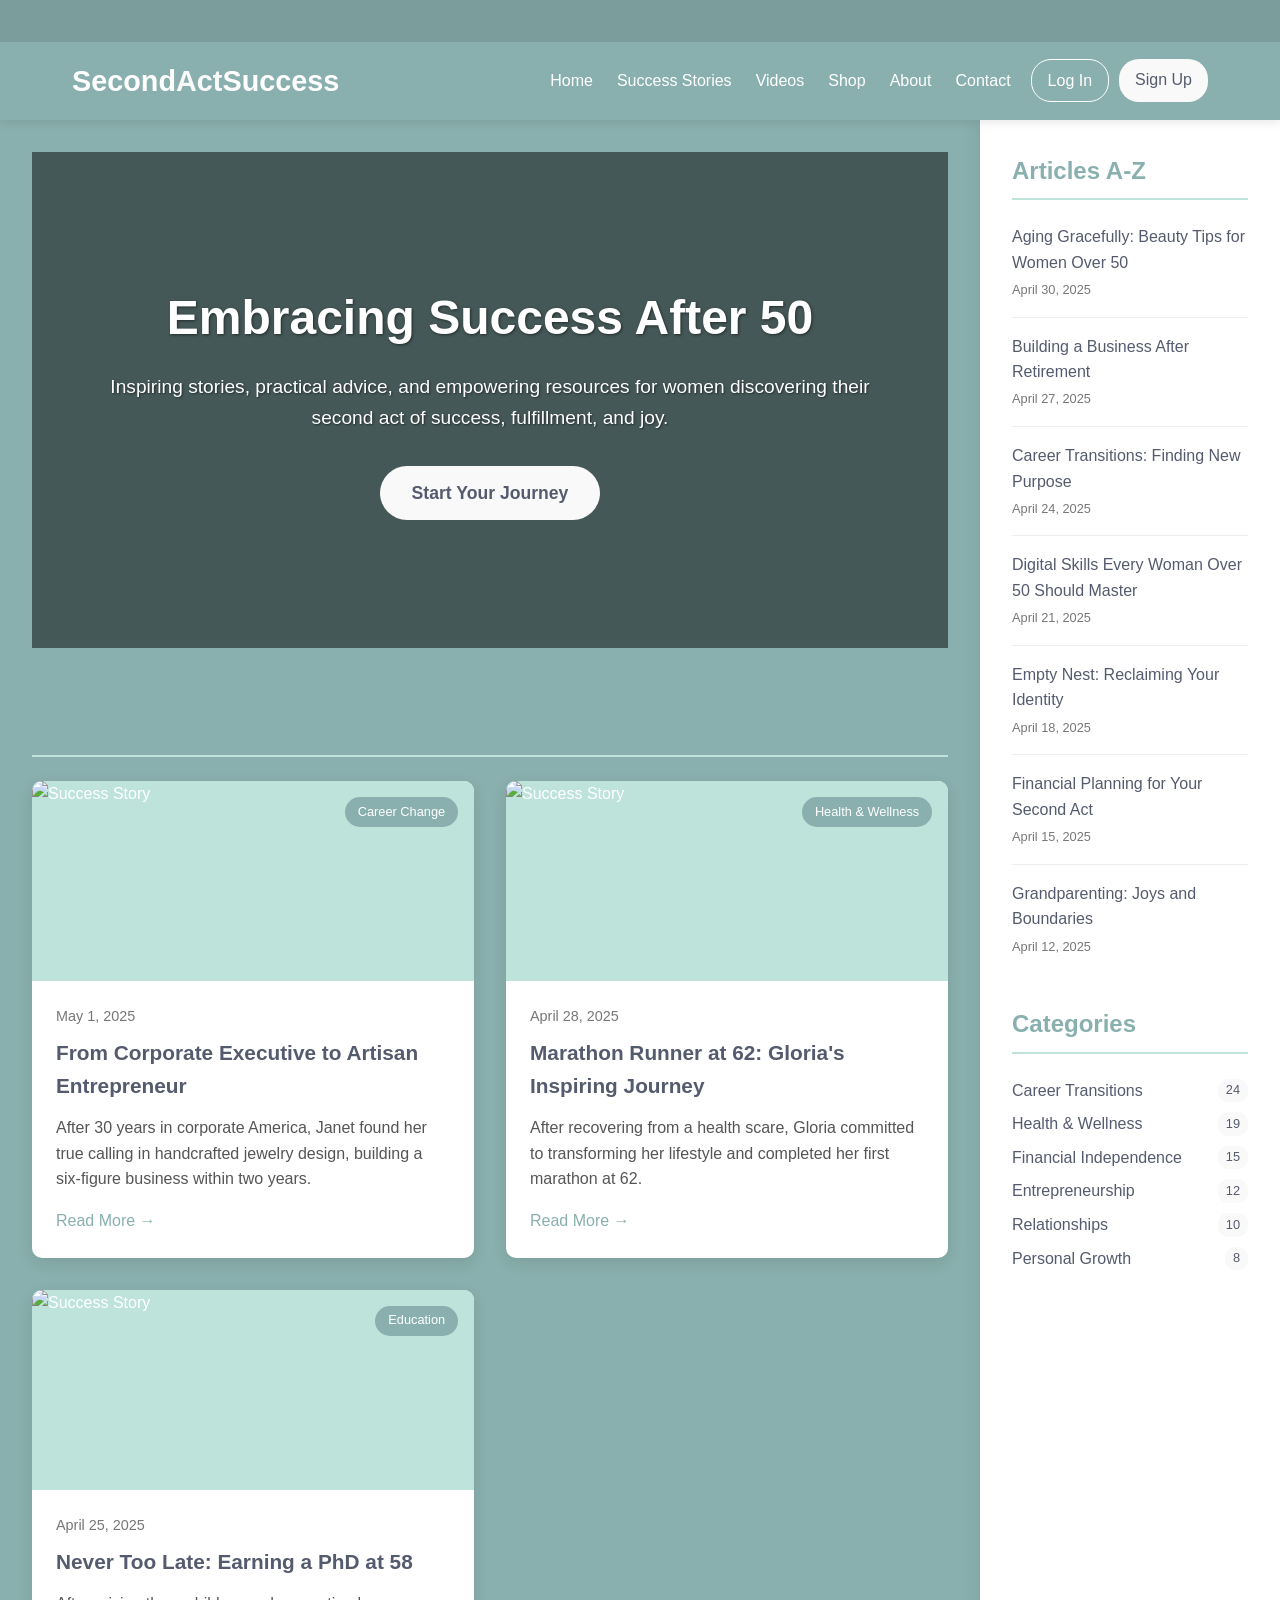
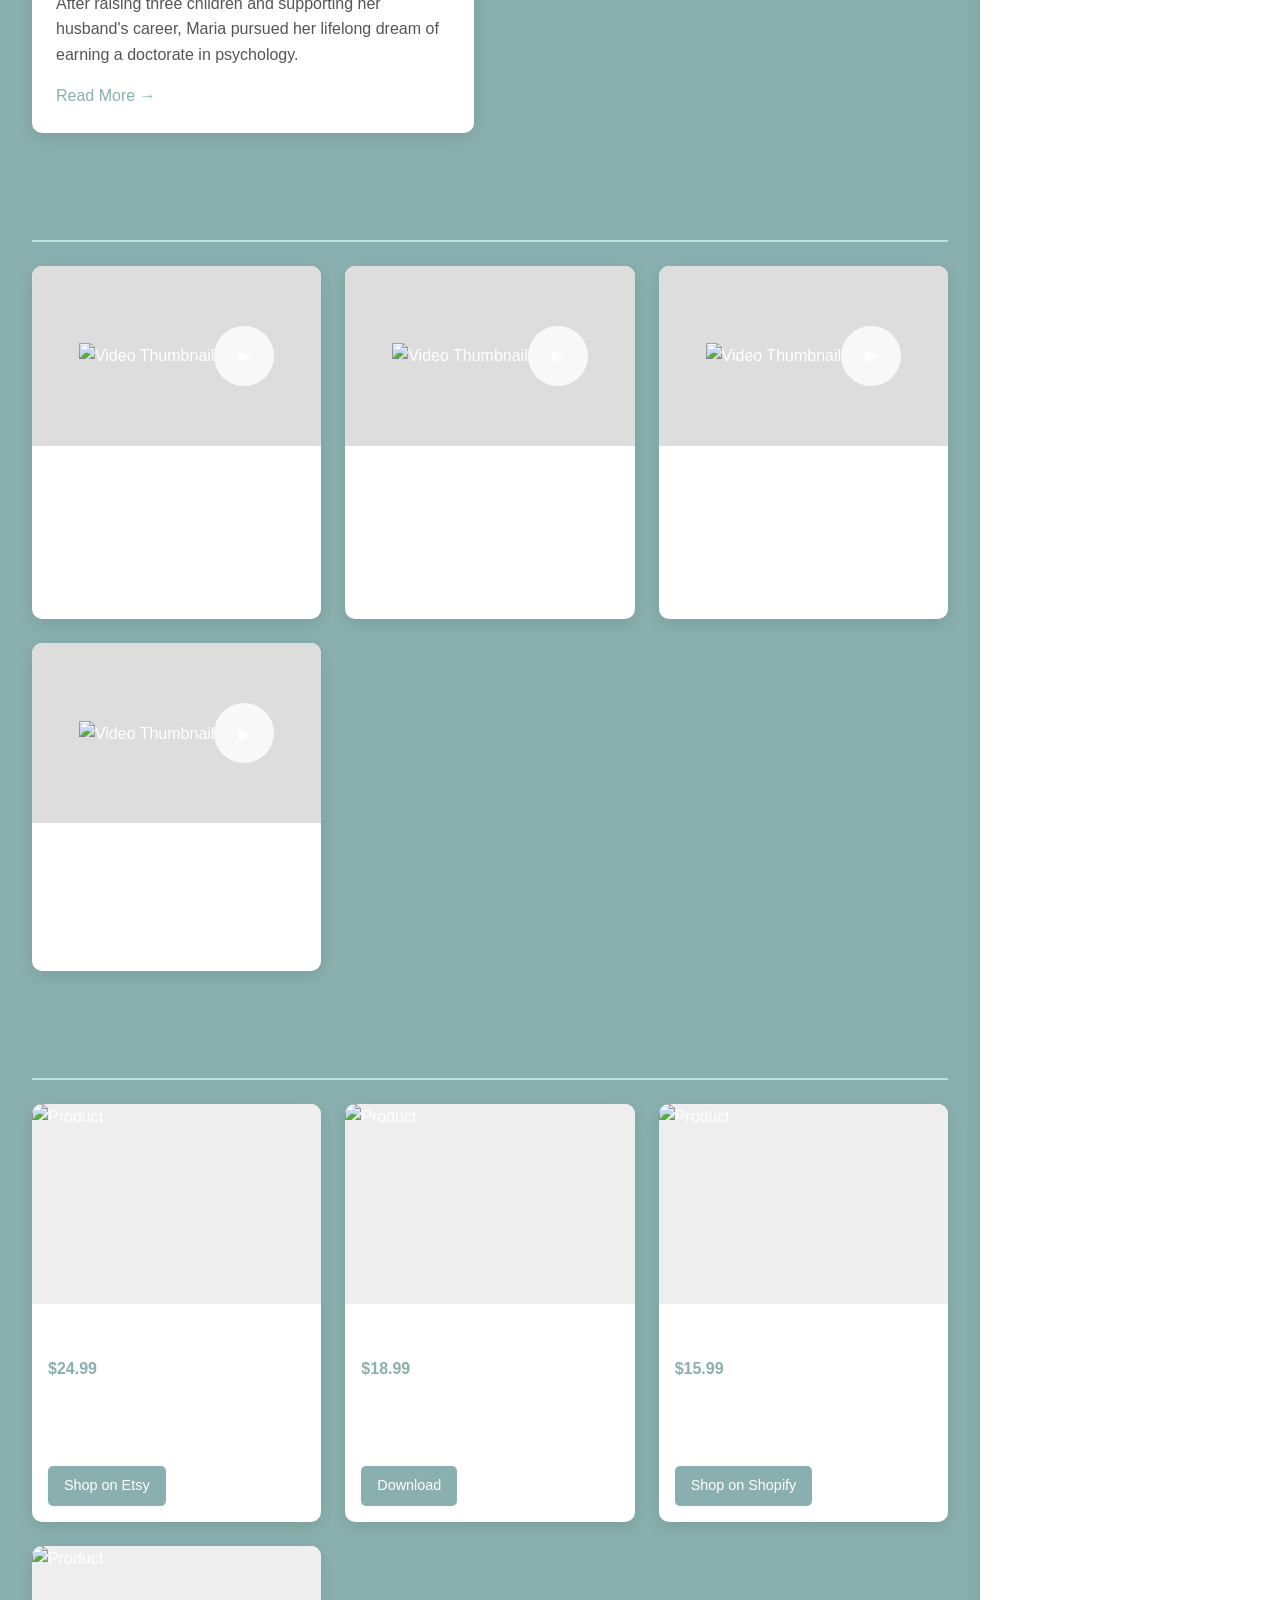
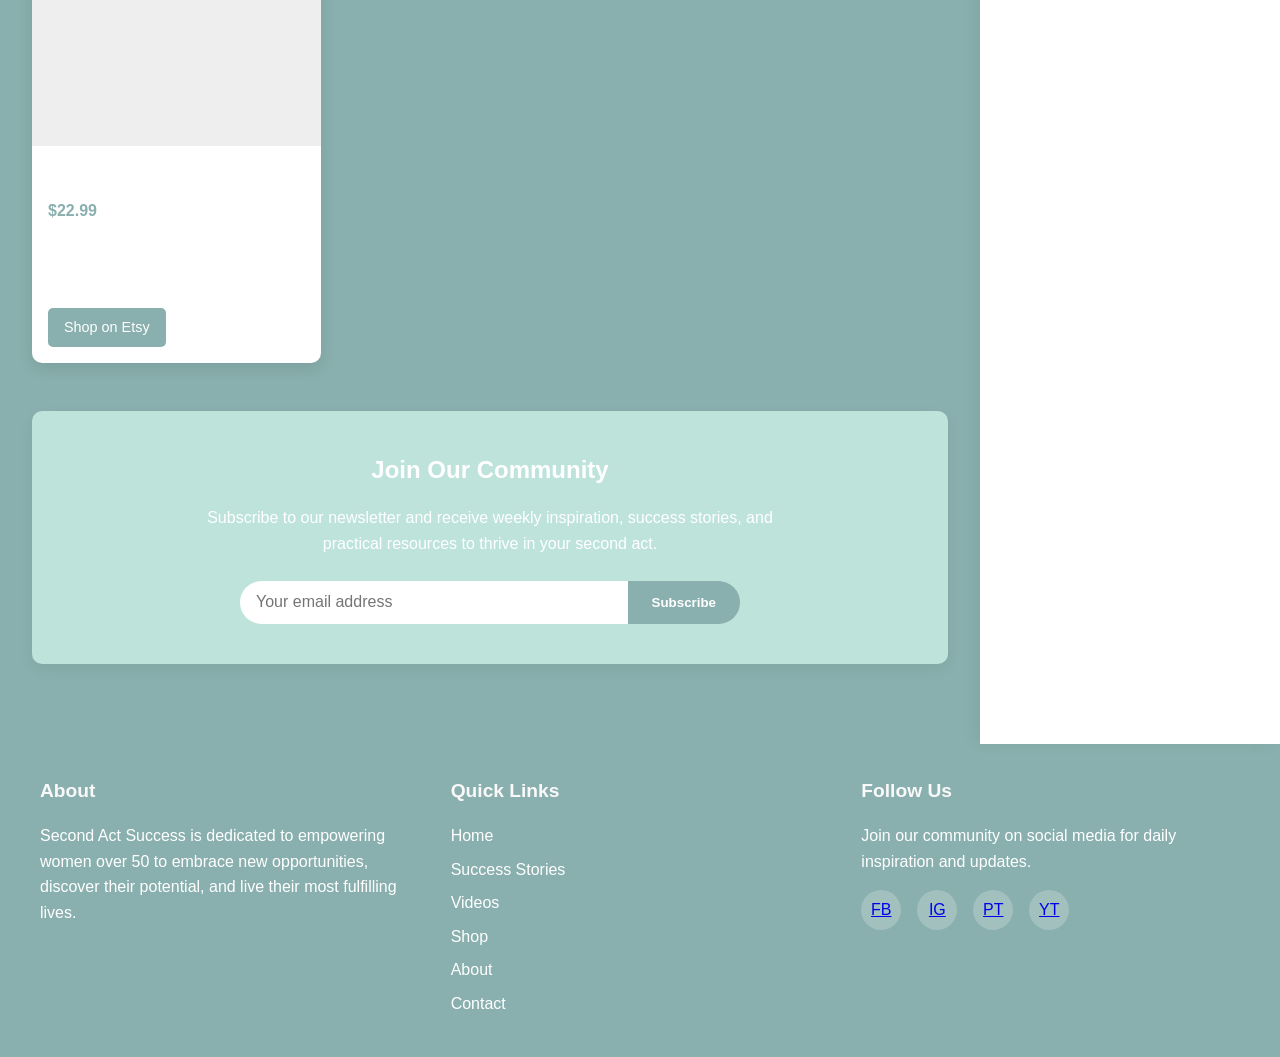
==== commit 5cbed05f: "upafting the html" ====
--- a/index.html
+++ b/index.html
@@ -9,369 +9,380 @@
 </head>
 <body>
     <header>
-        <!-- News Marquee -->
-        <div class="news-marquee">
-            <div class="marquee-content">
-                <span>📣 New success story: "From Empty Nester to Tech Entrepreneur" now available!</span>
-                <span>🎉 Join our virtual workshop "Financial Freedom After 50" - Register Today!</span>
-                <span>🌟 Featured this week: Interview with bestselling author Maria Rodriguez</span>
-                <span>💪 New video series on "Reinventing Your Career" launches this Friday</span>
-                <span>📚 Just released: "The Second Act Workbook" now available in our shop</span>
+        <header>
+            <!-- News Marquee -->
+            <div class="news-marquee">
+                <div class="marquee-content">
+                    <span>📣 New success story: "From Empty Nester to Tech Entrepreneur" now available!</span>
+                    <span>🎉 Join our virtual workshop "Financial Freedom After 50" - Register Today!</span>
+                    <span>🌟 Featured this week: Interview with bestselling author Maria Rodriguez</span>
+                    <span>💪 New video series on "Reinventing Your Career" launches this Friday</span>
+                    <span>📚 Just released: "The Second Act Workbook" now available in our shop</span>
+                </div>
             </div>
+            <div class="header-content">
+                <div class="logo">Second<span>Act</span>Success</div>
+                
+                <div class="hamburger-menu">
+                    <div class="hamburger-icon" id="hamburger-btn">
+                        <span></span>
+                        <span></span>
+                        <span></span>
+                    </div>
+                </div>
+                
+                <nav id="nav-menu">
+                    <ul>
+                        <li><a href="#">Home</a></li>
+                        <li><a href="#">Success Stories</a></li>
+                        <li><a href="#">Videos</a></li>
+                        <li><a href="#">Shop</a></li>
+                        <li><a href="#">About</a></li>
+                        <li><a href="#">Contact</a></li>
+                    </ul>
+                    <div class="user-actions">
+                        <a href="#" class="login-btn" id="loginButton">Log In</a>
+                        <a href="#" class="signup-btn" id="signupButton">Sign Up</a>
+                        <a href="#" class="logout-btn" id="logoutButton" style="display: none;">Log Out</a>
+                    </div>
+                </nav>
+            </div>
+        </header>
+        
+        <div class="container">
+            <main>
+                <!-- Hero Section -->
+                <section class="hero">
+                    <h1>Embracing Success After 50</h1>
+                    <p>Inspiring stories, practical advice, and empowering resources for women discovering their second act of success, fulfillment, and joy.</p>
+                    <a href="#" class="cta-button">Start Your Journey</a>
+                </section>
+                
+                <!-- Featured Stories Section -->
+                <section class="featured-stories-section">
+                    <h2 class="section-title">Featured Success Stories</h2>
+                    <div class="featured-stories">
+                        <div class="story-card">
+                            <div class="story-image">
+                                <img src="/api/placeholder/300/200" alt="Success Story">
+                                <span class="story-category">Career Change</span>
+                            </div>
+                            <div class="story-content">
+                                <div class="story-date">May 1, 2025</div>
+                                <h3 class="story-title">From Corporate Executive to Artisan Entrepreneur</h3>
+                                <p class="story-excerpt">After 30 years in corporate America, Janet found her true calling in handcrafted jewelry design, building a six-figure business within two years.</p>
+                                <a href="#" class="read-more">Read More →</a>
+                            </div>
+                        </div>
+                        
+                        <div class="story-card">
+                            <div class="story-image">
+                                <img src="/api/placeholder/300/200" alt="Success Story">
+                                <span class="story-category">Health & Wellness</span>
+                            </div>
+                            <div class="story-content">
+                                <div class="story-date">April 28, 2025</div>
+                                <h3 class="story-title">Marathon Runner at 62: Gloria's Inspiring Journey</h3>
+                                <p class="story-excerpt">After recovering from a health scare, Gloria committed to transforming her lifestyle and completed her first marathon at 62.</p>
+                                <a href="#" class="read-more">Read More →</a>
+                            </div>
+                        </div>
+                        
+                        <div class="story-card">
+                            <div class="story-image">
+                                <img src="/api/placeholder/300/200" alt="Success Story">
+                                <span class="story-category">Education</span>
+                            </div>
+                            <div class="story-content">
+                                <div class="story-date">April 25, 2025</div>
+                                <h3 class="story-title">Never Too Late: Earning a PhD at 58</h3>
+                                <p class="story-excerpt">After raising three children and supporting her husband's career, Maria pursued her lifelong dream of earning a doctorate in psychology.</p>
+                                <a href="#" class="read-more">Read More →</a>
+                            </div>
+                        </div>
+                    </div>
+                </section>
+                
+                <!-- Video Gallery Section -->
+                <section class="video-gallery">
+                    <h2 class="section-title">Inspiring Videos</h2>
+                    <div class="video-grid">
+                        <div class="video-card">
+                            <div class="video-thumbnail">
+                                <img src="/api/placeholder/280/180" alt="Video Thumbnail">
+                                <div class="play-button">▶</div>
+                            </div>
+                            <div class="video-info">
+                                <h3 class="video-title">Finding Your Purpose After 50</h3>
+                                <p>Expert advice on discovering what truly matters in your second act of life.</p>
+                            </div>
+                        </div>
+                        
+                        <div class="video-card">
+                            <div class="video-thumbnail">
+                                <img src="/api/placeholder/280/180" alt="Video Thumbnail">
+                                <div class="play-button">▶</div>
+                            </div>
+                            <div class="video-info">
+                                <h3 class="video-title">Interview: CEO Who Started at 55</h3>
+                                <p>Candid conversation with a woman who launched her tech company after 55.</p>
+                            </div>
+                        </div>
+                        
+                        <div class="video-card">
+                            <div class="video-thumbnail">
+                                <img src="/api/placeholder/280/180" alt="Video Thumbnail">
+                                <div class="play-button">▶</div>
+                            </div>
+                            <div class="video-info">
+                                <h3 class="video-title">Reinvention Workshop</h3>
+                                <p>Practical tips for reinventing your life and career beyond 50.</p>
+                            </div>
+                        </div>
+                        
+                        <div class="video-card">
+                            <div class="video-thumbnail">
+                                <img src="/api/placeholder/280/180" alt="Video Thumbnail">
+                                <div class="play-button">▶</div>
+                            </div>
+                            <div class="video-info">
+                                <h3 class="video-title">Financial Independence for Women</h3>
+                                <p>Strategies for building wealth and security in your later years.</p>
+                            </div>
+                        </div>
+                    </div>
+                </section>
+                
+                <!-- Shop Section -->
+                <section class="shop-section">
+                    <h2 class="section-title">Shop Resources</h2>
+                    <div class="shop-grid">
+                        <div class="product-card">
+                            <div class="product-image">
+                                <img src="/api/placeholder/250/200" alt="Product">
+                            </div>
+                            <div class="product-info">
+                                <h3 class="product-title">Success After 50 Planner</h3>
+                                <p class="product-price">$24.99</p>
+                                <p>A specialized planner designed to help women over 50 set and achieve meaningful goals.</p>
+                                <a href="#" class="shop-button">Shop on Etsy</a>
+                            </div>
+                        </div>
+                        
+                        <div class="product-card">
+                            <div class="product-image">
+                                <img src="/api/placeholder/250/200" alt="Product">
+                            </div>
+                            <div class="product-info">
+                                <h3 class="product-title">Reinvention Workbook (PDF)</h3>
+                                <p class="product-price">$18.99</p>
+                                <p>A printable workbook with exercises to help you discover your next chapter.</p>
+                                <a href="#" class="shop-button">Download</a>
+                            </div>
+                        </div>
+                        
+                        <div class="product-card">
+                            <div class="product-image">
+                                <img src="/api/placeholder/250/200" alt="Product">
+                            </div>
+                            <div class="product-info">
+                                <h3 class="product-title">Affirmation Cards</h3>
+                                <p class="product-price">$15.99</p>
+                                <p>52 beautifully designed affirmation cards specifically for women embracing their second act.</p>
+                                <a href="#" class="shop-button">Shop on Shopify</a>
+                            </div>
+                        </div>
+                        
+                        <div class="product-card">
+                            <div class="product-image">
+                                <img src="/api/placeholder/250/200" alt="Product">
+                            </div>
+                            <div class="product-info">
+                                <h3 class="product-title">Second Act Success Journal</h3>
+                                <p class="product-price">$22.99</p>
+                                <p>A guided journal designed to help women navigate and celebrate their journey after 50.</p>
+                                <a href="#" class="shop-button">Shop on Etsy</a>
+                            </div>
+                        </div>
+                    </div>
+                </section>
+                
+                <!-- Newsletter Section -->
+                <section class="newsletter">
+                    <h2>Join Our Community</h2>
+                    <p>Subscribe to our newsletter and receive weekly inspiration, success stories, and practical resources to thrive in your second act.</p>
+                    <form class="newsletter-form">
+                        <input type="email" class="newsletter-input" placeholder="Your email address">
+                        <button type="submit" class="newsletter-button">Subscribe</button>
+                    </form>
+                </section>
+            </main>
+            
+            <aside class="sidebar">
+                <h2 class="sidebar-title">Articles A-Z</h2>
+                <ul class="article-list">
+                    <li class="article-list-item">
+                        <a href="#" class="article-link">Aging Gracefully: Beauty Tips for Women Over 50</a>
+                        <div class="article-date">April 30, 2025</div>
+                    </li>
+                    <li class="article-list-item">
+                        <a href="#" class="article-link">Building a Business After Retirement</a>
+                        <div class="article-date">April 27, 2025</div>
+                    </li>
+                    <li class="article-list-item">
+                        <a href="#" class="article-link">Career Transitions: Finding New Purpose</a>
+                        <div class="article-date">April 24, 2025</div>
+                    </li>
+                    <li class="article-list-item">
+                        <a href="#" class="article-link">Digital Skills Every Woman Over 50 Should Master</a>
+                        <div class="article-date">April 21, 2025</div>
+                    </li>
+                    <li class="article-list-item">
+                        <a href="#" class="article-link">Empty Nest: Reclaiming Your Identity</a>
+                        <div class="article-date">April 18, 2025</div>
+                    </li>
+                    <li class="article-list-item">
+                        <a href="#" class="article-link">Financial Planning for Your Second Act</a>
+                        <div class="article-date">April 15, 2025</div>
+                    </li>
+                    <li class="article-list-item">
+                        <a href="#" class="article-link">Grandparenting: Joys and Boundaries</a>
+                        <div class="article-date">April 12, 2025</div>
+                    </li>
+                </ul>
+                
+                <div class="categories">
+                    <h2 class="sidebar-title">Categories</h2>
+                    <ul class="category-list">
+                        <li class="category-item">
+                            <a href="#" class="category-link">
+                                Career Transitions
+                                <span class="category-count">24</span>
+                            </a>
+                        </li>
+                        <li class="category-item">
+                            <a href="#" class="category-link">
+                                Health & Wellness
+                                <span class="category-count">19</span>
+                            </a>
+                        </li>
+                        <li class="category-item">
+                            <a href="#" class="category-link">
+                                Financial Independence
+                                <span class="category-count">15</span>
+                            </a>
+                        </li>
+                        <li class="category-item">
+                            <a href="#" class="category-link">
+                                Entrepreneurship
+                                <span class="category-count">12</span>
+                            </a>
+                        </li>
+                        <li class="category-item">
+                            <a href="#" class="category-link">
+                                Relationships
+                                <span class="category-count">10</span>
+                            </a>
+                        </li>
+                        <li class="category-item">
+                            <a href="#" class="category-link">
+                                Personal Growth
+                                <span class="category-count">8</span>
+                            </a>
+                        </li>
+                    </ul>
+                </div>
+            </aside>
         </div>
-        <div class="header-content">
-            <div class="logo">Second<span>Act</span>Success</div>
-            <nav>
-                <ul>
-                    <li><a href="#">Home</a></li>
-                    <li><a href="#">Success Stories</a></li>
-                    <li><a href="#">Videos</a></li>
-                    <li><a href="#">Shop</a></li>
-                    <li><a href="#">About</a></li>
-                    <li><a href="#">Contact</a></li>
-                </ul>
-            </nav>
-            <div class="user-actions">
-                <a href="#" class="login-btn">Log In</a>
-                <a href="#" class="signup-btn">Sign Up</a>
-            </div>
-        </div>
-    </header>
-    
-    <div class="container">
-        <main>
-            <!-- Hero Section -->
-            <section class="hero">
-                <h1>Embracing Success After 50</h1>
-                <p>Inspiring stories, practical advice, and empowering resources for women discovering their second act of success, fulfillment, and joy.</p>
-                <a href="#" class="cta-button">Start Your Journey</a>
-            </section>
-            
-            <!-- Featured Stories Section -->
-            <section class="featured-stories-section">
-                <h2 class="section-title">Featured Success Stories</h2>
-                <div class="featured-stories">
-                    <div class="story-card">
-                        <div class="story-image">
-                            <img src="/api/placeholder/300/200" alt="Success Story">
-                            <span class="story-category">Career Change</span>
-                        </div>
-                        <div class="story-content">
-                            <div class="story-date">May 1, 2025</div>
-                            <h3 class="story-title">From Corporate Executive to Artisan Entrepreneur</h3>
-                            <p class="story-excerpt">After 30 years in corporate America, Janet found her true calling in handcrafted jewelry design, building a six-figure business within two years.</p>
-                            <a href="#" class="read-more">Read More →</a>
-                        </div>
-                    </div>
-                    
-                    <div class="story-card">
-                        <div class="story-image">
-                            <img src="/api/placeholder/300/200" alt="Success Story">
-                            <span class="story-category">Health & Wellness</span>
-                        </div>
-                        <div class="story-content">
-                            <div class="story-date">April 28, 2025</div>
-                            <h3 class="story-title">Marathon Runner at 62: Gloria's Inspiring Journey</h3>
-                            <p class="story-excerpt">After recovering from a health scare, Gloria committed to transforming her lifestyle and completed her first marathon at 62.</p>
-                            <a href="#" class="read-more">Read More →</a>
-                        </div>
-                    </div>
-                    
-                    <div class="story-card">
-                        <div class="story-image">
-                            <img src="/api/placeholder/300/200" alt="Success Story">
-                            <span class="story-category">Education</span>
-                        </div>
-                        <div class="story-content">
-                            <div class="story-date">April 25, 2025</div>
-                            <h3 class="story-title">Never Too Late: Earning a PhD at 58</h3>
-                            <p class="story-excerpt">After raising three children and supporting her husband's career, Maria pursued her lifelong dream of earning a doctorate in psychology.</p>
-                            <a href="#" class="read-more">Read More →</a>
-                        </div>
-                    </div>
-                </div>
-            </section>
-            
-            <!-- Video Gallery Section -->
-            <section class="video-gallery">
-                <h2 class="section-title">Inspiring Videos</h2>
-                <div class="video-grid">
-                    <div class="video-card">
-                        <div class="video-thumbnail">
-                            <img src="/api/placeholder/280/180" alt="Video Thumbnail">
-                            <div class="play-button">▶</div>
-                        </div>
-                        <div class="video-info">
-                            <h3 class="video-title">Finding Your Purpose After 50</h3>
-                            <p>Expert advice on discovering what truly matters in your second act of life.</p>
-                        </div>
-                    </div>
-                    
-                    <div class="video-card">
-                        <div class="video-thumbnail">
-                            <img src="/api/placeholder/280/180" alt="Video Thumbnail">
-                            <div class="play-button">▶</div>
-                        </div>
-                        <div class="video-info">
-                            <h3 class="video-title">Interview: CEO Who Started at 55</h3>
-                            <p>Candid conversation with a woman who launched her tech company after 55.</p>
-                        </div>
-                    </div>
-                    
-                    <div class="video-card">
-                        <div class="video-thumbnail">
-                            <img src="/api/placeholder/280/180" alt="Video Thumbnail">
-                            <div class="play-button">▶</div>
-                        </div>
-                        <div class="video-info">
-                            <h3 class="video-title">Reinvention Workshop</h3>
-                            <p>Practical tips for reinventing your life and career beyond 50.</p>
-                        </div>
-                    </div>
-                    
-                    <div class="video-card">
-                        <div class="video-thumbnail">
-                            <img src="/api/placeholder/280/180" alt="Video Thumbnail">
-                            <div class="play-button">▶</div>
-                        </div>
-                        <div class="video-info">
-                            <h3 class="video-title">Financial Independence for Women</h3>
-                            <p>Strategies for building wealth and security in your later years.</p>
-                        </div>
-                    </div>
-                </div>
-            </section>
-            
-            <!-- Shop Section -->
-            <section class="shop-section">
-                <h2 class="section-title">Shop Resources</h2>
-                <div class="shop-grid">
-                    <div class="product-card">
-                        <div class="product-image">
-                            <img src="/api/placeholder/250/200" alt="Product">
-                        </div>
-                        <div class="product-info">
-                            <h3 class="product-title">Success After 50 Planner</h3>
-                            <p class="product-price">$24.99</p>
-                            <p>A specialized planner designed to help women over 50 set and achieve meaningful goals.</p>
-                            <a href="#" class="shop-button">Shop on Etsy</a>
-                        </div>
-                    </div>
-                    
-                    <div class="product-card">
-                        <div class="product-image">
-                            <img src="/api/placeholder/250/200" alt="Product">
-                        </div>
-                        <div class="product-info">
-                            <h3 class="product-title">Reinvention Workbook (PDF)</h3>
-                            <p class="product-price">$18.99</p>
-                            <p>A printable workbook with exercises to help you discover your next chapter.</p>
-                            <a href="#" class="shop-button">Download</a>
-                        </div>
-                    </div>
-                    
-                    <div class="product-card">
-                        <div class="product-image">
-                            <img src="/api/placeholder/250/200" alt="Product">
-                        </div>
-                        <div class="product-info">
-                            <h3 class="product-title">Affirmation Cards</h3>
-                            <p class="product-price">$15.99</p>
-                            <p>52 beautifully designed affirmation cards specifically for women embracing their second act.</p>
-                            <a href="#" class="shop-button">Shop on Shopify</a>
-                        </div>
-                    </div>
-                    
-                    <div class="product-card">
-                        <div class="product-image">
-                            <img src="/api/placeholder/250/200" alt="Product">
-                        </div>
-                        <div class="product-info">
-                            <h3 class="product-title">Second Act Success Journal</h3>
-                            <p class="product-price">$22.99</p>
-                            <p>A guided journal designed to help women navigate and celebrate their journey after 50.</p>
-                            <a href="#" class="shop-button">Shop on Etsy</a>
-                        </div>
-                    </div>
-                </div>
-            </section>
-            
-             <!-- Newsletter Section -->
-             <section class="newsletter">
-                <h2>Join Our Community</h2>
-                <p>Subscribe to our newsletter and receive weekly inspiration, success stories, and practical resources to thrive in your second act.</p>
-                <form class="newsletter-form">
-                    <input type="email" class="newsletter-input" placeholder="Your email address">
-                    <button type="submit" class="newsletter-button">Subscribe</button>
-                </form>
-            </section>
-        </main>
         
-        <aside class="sidebar">
-            <h2 class="sidebar-title">Articles A-Z</h2>
-            <ul class="article-list">
-                <li class="article-list-item">
-                    <a href="#" class="article-link">Aging Gracefully: Beauty Tips for Women Over 50</a>
-                    <div class="article-date">April 30, 2025</div>
-                </li>
-                <li class="article-list-item">
-                    <a href="#" class="article-link">Building a Business After Retirement</a>
-                    <div class="article-date">April 27, 2025</div>
-                </li>
-                <li class="article-list-item">
-                    <a href="#" class="article-link">Career Transitions: Finding New Purpose</a>
-                    <div class="article-date">April 24, 2025</div>
-                </li>
-                <li class="article-list-item">
-                    <a href="#" class="article-link">Digital Skills Every Woman Over 50 Should Master</a>
-                    <div class="article-date">April 21, 2025</div>
-                </li>
-                <li class="article-list-item">
-                    <a href="#" class="article-link">Empty Nest: Reclaiming Your Identity</a>
-                    <div class="article-date">April 18, 2025</div>
-                </li>
-                <li class="article-list-item">
-                    <a href="#" class="article-link">Financial Planning for Your Second Act</a>
-                    <div class="article-date">April 15, 2025</div>
-                </li>
-                <li class="article-list-item">
-                    <a href="#" class="article-link">Grandparenting: Joys and Boundaries</a>
-                    <div class="article-date">April 12, 2025</div>
-                </li>
-            </ul>
-            
-            <div class="categories">
-                <h2 class="sidebar-title">Categories</h2>
-                <ul class="category-list">
-                    <li class="category-item">
-                        <a href="#" class="category-link">
-                            Career Transitions
-                            <span class="category-count">24</span>
-                        </a>
-                    </li>
-                    <li class="category-item">
-                        <a href="#" class="category-link">
-                            Health & Wellness
-                            <span class="category-count">19</span>
-                        </a>
-                    </li>
-                    <li class="category-item">
-                        <a href="#" class="category-link">
-                            Financial Independence
-                            <span class="category-count">15</span>
-                        </a>
-                    </li>
-                    <li class="category-item">
-                        <a href="#" class="category-link">
-                            Entrepreneurship
-                            <span class="category-count">12</span>
-                        </a>
-                    </li>
-                    <li class="category-item">
-                        <a href="#" class="category-link">
-                            Relationships
-                            <span class="category-count">10</span>
-                        </a>
-                    </li>
-                    <li class="category-item">
-                        <a href="#" class="category-link">
-                            Personal Growth
-                            <span class="category-count">8</span>
-                        </a>
-                    </li>
-                </ul>
-            </div>
-        </aside>
-    </div>
-    
-    <footer>
-        <div class="footer-content">
-            <div class="footer-column">
-                <h3>About</h3>
-                <p>Second Act Success is dedicated to empowering women over 50 to embrace new opportunities, discover their potential, and live their most fulfilling lives.</p>
+        <footer>
+            <div class="footer-content">
+                <div class="footer-column">
+                    <h3>About</h3>
+                    <p>Second Act Success is dedicated to empowering women over 50 to embrace new opportunities, discover their potential, and live their most fulfilling lives.</p>
+                </div>
+                
+                <div class="footer-column">
+                    <h3>Quick Links</h3>
+                    <ul class="footer-links">
+                        <li><a href="#">Home</a></li>
+                        <li><a href="#">Success Stories</a></li>
+                        <li><a href="#">Videos</a></li>
+                        <li><a href="#">Shop</a></li>
+                        <li><a href="#">About</a></li>
+                        <li><a href="#">Contact</a></li>
+                    </ul>
+                </div>
+                
+                <div class="footer-column">
+                    <h3>Follow Us</h3>
+                    <p>Join our community on social media for daily inspiration and updates.</p>
+                    <div class="social-icons">
+                        <a href="#" class="social-icon">FB</a>
+                        <a href="#" class="social-icon">IG</a>
+                        <a href="#" class="social-icon">PT</a>
+                        <a href="#" class="social-icon">YT</a>
+                    </div>
+                </div>
             </div>
             
-            <div class="footer-column">
-                <h3>Quick Links</h3>
-                <ul class="footer-links">
-                    <li><a href="#">Home</a></li>
-                    <li><a href="#">Success Stories</a></li>
-                    <li><a href="#">Videos</a></li>
-                    <li><a href="#">Shop</a></li>
-                    <li><a href="#">About</a></li>
-                    <li><a href="#">Contact</a></li>
-                </ul>
+            <div class="login-modal" id="loginModal">
+                <div class="modal-content">
+                    <span class="close-modal">&times;</span>
+                    <h2>Log In</h2>
+                    <form class="login-form">
+                        <div class="form-group">
+                            <label for="email">Email</label>
+                            <input type="email" id="email" required>
+                        </div>
+                        <div class="form-group">
+                            <label for="password">Password</label>
+                            <input type="password" id="password" required>
+                        </div>
+                        <div class="form-group remember-forgot">
+                            <div>
+                                <input type="checkbox" id="remember">
+                                <label for="remember">Remember me</label>
+                            </div>
+                            <a href="#" class="forgot-password">Forgot Password?</a>
+                        </div>
+                        <button type="submit" class="submit-btn">Log In</button>
+                    </form>
+                    <div class="modal-footer">
+                        <p>Don't have an account? <a href="#" id="switchToSignup">Sign Up</a></p>
+                    </div>
+                </div>
             </div>
             
-            <div class="footer-column">
-                <h3>Follow Us</h3>
-                <p>Join our community on social media for daily inspiration and updates.</p>
-                <div class="social-icons">
-                    <a href="#" class="social-icon">FB</a>
-                    <a href="#" class="social-icon">IG</a>
-                    <a href="#" class="social-icon">PT</a>
-                    <a href="#" class="social-icon">YT</a>
-                </div>
-            </div>
-        </div>
-        
-        <div class="login-modal" id="loginModal">
-            <div class="modal-content">
-                <span class="close-modal">&times;</span>
-                <h2>Log In</h2>
-                <form class="login-form">
-                    <div class="form-group">
-                        <label for="email">Email</label>
-                        <input type="email" id="email" required>
-                    </div>
-                    <div class="form-group">
-                        <label for="password">Password</label>
-                        <input type="password" id="password" required>
-                    </div>
-                    <div class="form-group remember-forgot">
-                        <div>
-                            <input type="checkbox" id="remember">
-                            <label for="remember">Remember me</label>
-                        </div>
-                        <a href="#" class="forgot-password">Forgot Password?</a>
-                    </div>
-                    <button type="submit" class="submit-btn">Log In</button>
-                </form>
-                <div class="modal-footer">
-                    <p>Don't have an account? <a href="#" id="switchToSignup">Sign Up</a></p>
-                </div>
-            </div>
-        </div>
-        
-        <div class="login-modal" id="signupModal">
-            <div class="modal-content">
-                <span class="close-modal">&times;</span>
-                <h2>Create Account</h2>
-                <form class="login-form">
-                    <div class="form-group">
-                        <label for="fullname">Full Name</label>
-                        <input type="text" id="fullname" required>
-                    </div>
-                    <div class="form-group">
-                        <label for="signup-email">Email</label>
-                        <input type="email" id="signup-email" required>
-                    </div>
-                    <div class="form-group">
-                        <label for="signup-password">Password</label>
-                        <input type="password" id="signup-password" required>
-                    </div>
-                    <div class="form-group">
-                        <label for="confirm-password">Confirm Password</label>
-                        <input type="password" id="confirm-password" required>
-                    </div>
-                    <div class="form-group">
-                        <input type="checkbox" id="terms">
-                        <label for="terms">I agree to the <a href="#">Terms & Conditions</a></label>
-                    </div>
-                    <button type="submit" class="submit-btn">Create Account</button>
-                </form>
-                <div class="modal-footer">
-                    <p>Already have an account? <a href="#" id="switchToLogin">Log In</a></p>
-                </div>
-            </div>
-        </div>+            <div class="login-modal" id="signupModal">
+                <div class="modal-content">
+                    <span class="close-modal">&times;</span>
+                    <h2>Create Account</h2>
+                    <form class="login-form">
+                        <div class="form-group">
+                            <label for="fullname">Full Name</label>
+                            <input type="text" id="fullname" required>
+                        </div>
+                        <div class="form-group">
+                            <label for="signup-email">Email</label>
+                            <input type="email" id="signup-email" required>
+                        </div>
+                        <div class="form-group">
+                            <label for="signup-password">Password</label>
+                            <input type="password" id="signup-password" required>
+                        </div>
+                        <div class="form-group">
+                            <label for="confirm-password">Confirm Password</label>
+                            <input type="password" id="confirm-password" required>
+                        </div>
+                        <div class="form-group">
+                            <input type="checkbox" id="terms">
+                            <label for="terms">I agree to the <a href="#">Terms & Conditions</a></label>
+                        </div>
+                        <button type="submit" class="submit-btn">Create Account</button>
+                    </form>
+                    <div class="modal-footer">
+                        <p>Already have an account? <a href="#" id="switchToLogin">Log In</a></p>
+                    </div>
+                </div>
+            </div>
